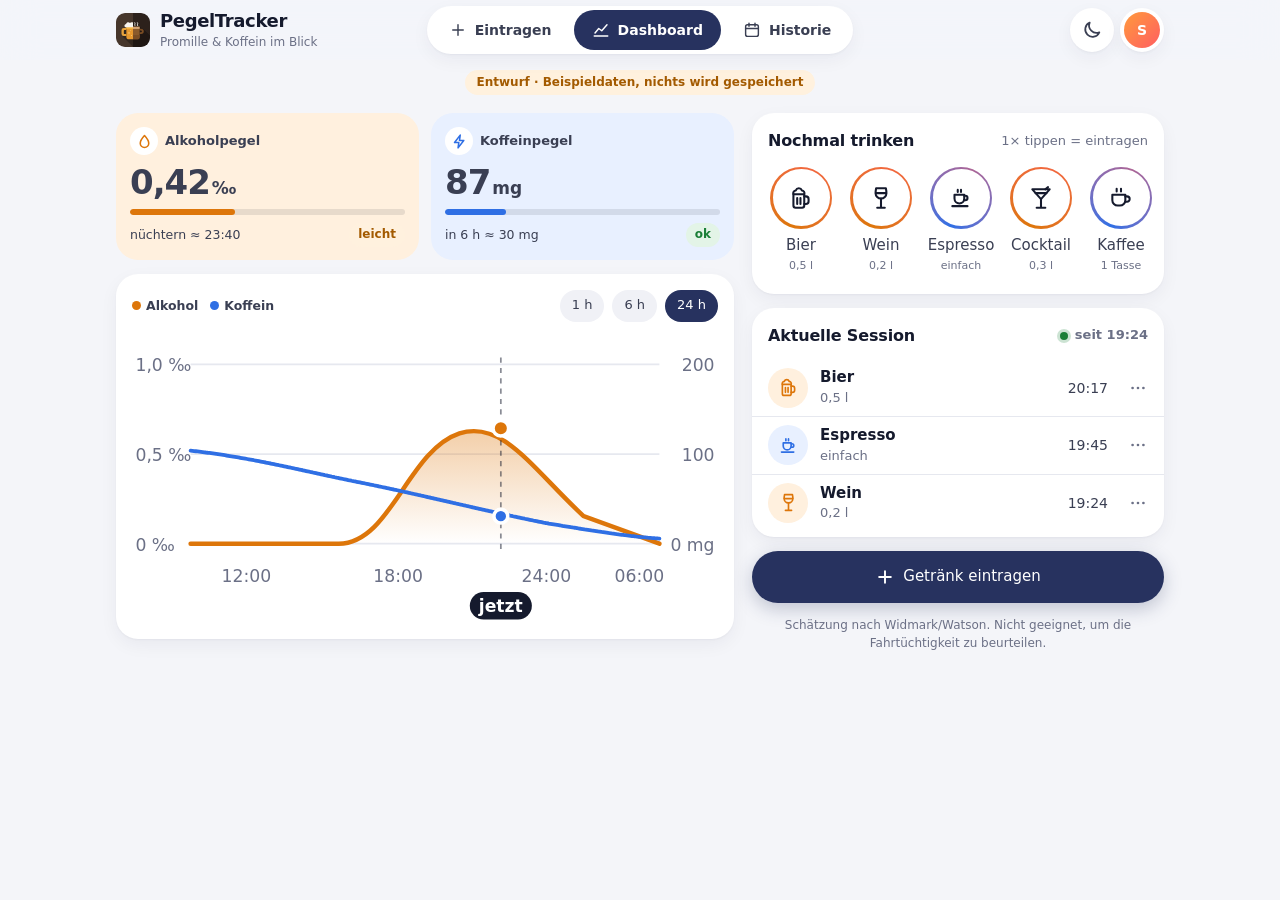
==== entwurf/index.html @ 63c41b60 "UI-Entwurf: Kartendesign mit Tab-Leiste nur am Handy, gemeinsames UI-Kit Neue Entwurfsseite entwurf/" ====
<!DOCTYPE html>
<html lang="de"><head>
    <meta charset="UTF-8">
    <meta name="viewport" content="width=device-width, initial-scale=1, viewport-fit=cover">
    <meta name="robots" content="noindex, nofollow">
    <meta name="theme-color" content="#f4f5f9">
    <script>(function(){try{if(localStorage.getItem('overall-theme')==='dark'){document.documentElement.classList.add('dark');}}catch(e){}})();</script>
    <title>PegelTracker · UI-Entwurf</title>
    <link rel="icon" href="../icon.svg" type="image/svg+xml">
    <link rel="stylesheet" href="../shared/ui-kit.css">
    <style>
        /* PegelTracker: nur App-Akzent + Seitenlayout. Alles andere kommt aus shared/ui-kit.css. */
        :root { --alc: #dd760a; --alc-soft: #fff0de; --caf: #2f6fe4; --caf-soft: #e8f0ff; --ds-accent: var(--alc); --ds-accent-soft: var(--alc-soft); }
        .dark { --alc: #ffa94d; --alc-soft: #2f2210; --caf: #6ea0ff; --caf-soft: #1a2640; }
        .caf-scope { --ds-accent: var(--caf); --ds-accent-soft: var(--caf-soft); }

        .draft-flag { margin: 10px auto 0; width: max-content; max-width: calc(100% - 32px); padding: 4px 12px; border-radius: 999px; background: var(--ds-warn-soft); color: var(--ds-warn); font-size: 12px; font-weight: 650; }

        /* Ansichten */
        #app > section, .hist-grid > section { display: none; }
        #app[data-view="dash"] [data-v="dash"], #app[data-view="add"] [data-v="add"], #app[data-view="profile"] [data-v="profile"] { display: block; }
        .hist-grid { display: none; }
        #app[data-view="hist"] .hist-grid, #app[data-view="bf"] .hist-grid { display: grid; grid-template-columns: minmax(0, 1fr); }
        #app[data-view="hist"] [data-v="hist"], #app[data-view="bf"] [data-v="bf"] { display: block; }
        @media (min-width: 768px) {
            /* Desktop wie gehabt: Nachtragen sitzt in der Historie, links neben der Liste */
            #app[data-view="hist"] [data-v="bf"], #app[data-view="bf"] [data-v="hist"] { display: block; }
            #app[data-view] .hist-grid { grid-template-columns: minmax(0, 400px) minmax(0, 1fr); gap: 22px; align-items: start; }
            .hist-grid [data-v="bf"] { position: sticky; top: 80px; }
            .hist-grid [data-v="bf"] .ds-sticky-cta { position: static; }
        }

        main { padding-top: 8px; }
        .narrow { max-width: 560px; margin: 0 auto; }
        .dash-grid { display: grid; grid-template-columns: minmax(0, 1fr); gap: 14px; }
        @media (min-width: 768px) {
            main { padding-top: 18px; }
            .dash-grid { grid-template-columns: minmax(0, 1.2fr) minmax(0, .8fr); gap: 18px; align-items: start; }
            .dash-grid .side { position: sticky; top: 80px; }
        }

        /* Pegel-Kachel: Farbe der Pille je nach Stufe */
        .tile-foot { display: flex; align-items: center; justify-content: space-between; gap: 6px; margin-top: 8px; }
        .ds-tile .hint { margin-top: 0; }

        /* Diagramm */
        .chart-wrap { position: relative; }
        .chart-wrap svg { display: block; width: 100%; height: auto; }
        .legend { display: flex; gap: 12px; font-size: 12.5px; font-weight: 600; color: var(--ds-text); }
        .legend i { display: inline-block; width: 9px; height: 9px; border-radius: 50%; margin-right: 5px; background: var(--alc); }
        .legend i.c { background: var(--caf); }
        .chart-top { display: flex; align-items: center; justify-content: space-between; gap: 10px; flex-wrap: wrap; margin-bottom: 8px; }

        .session-meta { display: inline-flex; align-items: center; gap: 7px; font-size: 13px; color: var(--ds-mute); font-weight: 600; }
        .row-amt { min-width: 52px; text-align: right; color: var(--ds-mute); font-size: 13.5px; }
        .more { width: 36px; height: 36px; margin-right: -8px; }
        .more .ds-ic { width: 20px; height: 20px; color: var(--ds-mute); }

        .stat3 { display: grid; grid-template-columns: repeat(3, 1fr); text-align: center; }
        .stat3 > div + div { border-left: 1px solid var(--ds-line); }
        .stat3 b { display: block; font-size: 20px; font-weight: 750; color: var(--ds-ink); font-variant-numeric: tabular-nums; }
        .stat3 small { font-size: 12px; color: var(--ds-mute); }

        .day-head { display: flex; justify-content: space-between; align-items: baseline; margin: 20px 4px 8px; }
        .day-head b { font-size: 15px; color: var(--ds-ink); }
        .day-head span { font-size: 12.5px; color: var(--ds-mute); }

        .group-lbl { margin: 18px 2px 10px; font-size: 15px; font-weight: 700; color: var(--ds-ink); display: flex; justify-content: space-between; align-items: center; }
        .group-lbl small { font-weight: 500; font-size: 13px; color: var(--ds-mute); }
        .add-head { margin: 4px 2px 0; }

        .profile-top { text-align: center; padding: 10px 0 6px; }
        .profile-top .ds-ava { margin: 0 auto 12px; }
        .profile-top b { display: block; font-size: 20px; color: var(--ds-ink); }
        .profile-top .ds-pill { margin-top: 6px; }

        .foot { margin: 16px 4px 0; font-size: 12px; color: var(--ds-mute); text-align: center; }
        .me { position: relative; }
        #mHead { display: contents; }
    </style>
</head>
<body class="ds has-tabbar">
<svg width="0" height="0" style="position:absolute" aria-hidden="true">
    <symbol id="i-beer" viewBox="0 0 24 24"><path d="M5 8.5h10V19a2 2 0 0 1-2 2H7a2 2 0 0 1-2-2z"/><path d="M15 10.5h1.5a2.5 2.5 0 0 1 2.5 2.5v2a2.5 2.5 0 0 1-2.5 2.5H15"/><path d="M5 8.5A2.5 2.5 0 0 1 7.2 5a3 3 0 0 1 5.6 0A2.5 2.5 0 0 1 15 8.5"/><path d="M8.5 12v5.5M11.5 12v5.5"/></symbol>
    <symbol id="i-wine" viewBox="0 0 24 24"><path d="M7.5 3h9s.5 2.6.5 4.5a5 5 0 0 1-10 0C7 5.6 7.5 3 7.5 3z"/><path d="M7.3 7.5h9.4M12 12.5V21M8.5 21h7"/></symbol>
    <symbol id="i-sparkling" viewBox="0 0 24 24"><path d="M9.5 3h5l.5 7a3 3 0 0 1-6 0z"/><path d="M12 13v8M9 21h6M11.5 6.5v.01M13 8.5v.01"/></symbol>
    <symbol id="i-cocktail" viewBox="0 0 24 24"><path d="M4 4h16l-8 9z"/><path d="M12 13v8M8 21h8M7 7.5h10M16 4l2.5-2"/></symbol>
    <symbol id="i-shot" viewBox="0 0 24 24"><path d="M6 5h12l-1.4 13.2A2 2 0 0 1 14.6 20H9.4a2 2 0 0 1-2-1.8z"/><path d="M6.8 11h10.4"/></symbol>
    <symbol id="i-coffee" viewBox="0 0 24 24"><path d="M4 9h12v5a5 5 0 0 1-5 5H9a5 5 0 0 1-5-5z"/><path d="M16 10.5h1.5a2.5 2.5 0 0 1 0 5H16M8 3.5v2.5M12 3.5v2.5"/></symbol>
    <symbol id="i-espresso" viewBox="0 0 24 24"><path d="M6 9h9v3.5a4.5 4.5 0 0 1-9 0z"/><path d="M15 10h1a2 2 0 0 1 0 4h-1.3M4 19.5h14M9 4.5v2M12 4.5v2"/></symbol>
    <symbol id="i-glass" viewBox="0 0 24 24"><path d="M6 7h12l-1.5 12.2A2 2 0 0 1 14.5 21h-5a2 2 0 0 1-2-1.8z"/><path d="M13 7l2-4h3M6.7 12.5h10.6"/></symbol>
    <symbol id="i-dots" viewBox="0 0 24 24"><path d="M5.5 12h.01M12 12h.01M18.5 12h.01" stroke-width="3.2"/></symbol>
    <symbol id="i-drop" viewBox="0 0 24 24"><path d="M12 3.5s-6 6.6-6 11a6 6 0 0 0 12 0c0-4.4-6-11-6-11z"/></symbol>
    <symbol id="i-bolt" viewBox="0 0 24 24"><path d="M13 3 5 13.5h6L10 21l8-10.5h-6z"/></symbol>
    <symbol id="i-plus" viewBox="0 0 24 24"><path d="M12 5v14M5 12h14"/></symbol>
    <symbol id="i-minus" viewBox="0 0 24 24"><path d="M5 12h14"/></symbol>
    <symbol id="i-food" viewBox="0 0 24 24"><path d="M7 3v8M4.5 3v5a2.5 2.5 0 0 0 5 0V3M7 11v10M17 21V3c-2 1.5-3 4-3 7v4h3"/></symbol>
    <symbol id="i-clock" viewBox="0 0 24 24"><circle cx="12" cy="12" r="8.5"/><path d="M12 7.5V12l3 2"/></symbol>
    <symbol id="i-rewind" viewBox="0 0 24 24"><path d="M3.5 12a8.5 8.5 0 1 0 2.6-6.1"/><path d="M3.5 4v4.5H8M12 7.5V12l3 2"/></symbol>
    <symbol id="i-cal" viewBox="0 0 24 24"><rect x="3.5" y="5" width="17" height="15.5" rx="2.5"/><path d="M3.5 10h17M8 3v4M16 3v4"/></symbol>
    <symbol id="i-chart" viewBox="0 0 24 24"><path d="M3 20h18"/><path d="M4 16l5-6 4 3 7-8"/></symbol>
    <symbol id="i-bars" viewBox="0 0 24 24"><path d="M4 20h16M7 16v-5M12 16V6M17 16v-8"/></symbol>
    <symbol id="i-home" viewBox="0 0 24 24"><path d="M3 10.5 12 3l9 7.5"/><path d="M5 9.5V20a1 1 0 0 0 1 1h4v-6h4v6h4a1 1 0 0 0 1-1V9.5"/></symbol>
    <symbol id="i-left" viewBox="0 0 24 24"><path d="M15 18l-6-6 6-6"/></symbol>
    <symbol id="i-right" viewBox="0 0 24 24"><path d="M9 6l6 6-6 6"/></symbol>
    <symbol id="i-check" viewBox="0 0 24 24"><path d="M5 12.5l4.5 4.5L19 7"/></symbol>
    <symbol id="i-info" viewBox="0 0 24 24"><circle cx="12" cy="12" r="8.5"/><path d="M12 11v5.5M12 7.8h.01"/></symbol>
    <symbol id="i-person" viewBox="0 0 24 24"><circle cx="12" cy="8.5" r="3.8"/><path d="M4.5 20a7.5 7.5 0 0 1 15 0"/></symbol>
    <symbol id="i-moon" viewBox="0 0 24 24"><path d="M20 14.5A8 8 0 0 1 9.5 4a8 8 0 1 0 10.5 10.5z"/></symbol>
    <symbol id="i-sun" viewBox="0 0 24 24"><circle cx="12" cy="12" r="4"/><path d="M12 2.5v2M12 19.5v2M4.6 4.6l1.4 1.4M18 18l1.4 1.4M2.5 12h2M19.5 12h2M4.6 19.4 6 18M18 6l1.4-1.4"/></symbol>
    <symbol id="i-gear" viewBox="0 0 24 24"><circle cx="12" cy="12" r="3"/><path d="M19.4 15a1.7 1.7 0 0 0 .3 1.8l.1.1a2 2 0 1 1-2.8 2.8l-.1-.1a1.7 1.7 0 0 0-1.8-.3 1.7 1.7 0 0 0-1 1.5V21a2 2 0 1 1-4 0v-.1a1.7 1.7 0 0 0-1.1-1.5 1.7 1.7 0 0 0-1.8.3l-.1.1a2 2 0 1 1-2.8-2.8l.1-.1a1.7 1.7 0 0 0 .3-1.8 1.7 1.7 0 0 0-1.5-1H3a2 2 0 1 1 0-4h.1a1.7 1.7 0 0 0 1.5-1.1 1.7 1.7 0 0 0-.3-1.8l-.1-.1a2 2 0 1 1 2.8-2.8l.1.1a1.7 1.7 0 0 0 1.8.3H9a1.7 1.7 0 0 0 1-1.5V3a2 2 0 1 1 4 0v.1a1.7 1.7 0 0 0 1 1.5 1.7 1.7 0 0 0 1.8-.3l.1-.1a2 2 0 1 1 2.8 2.8l-.1.1a1.7 1.7 0 0 0-.3 1.8V9a1.7 1.7 0 0 0 1.5 1H21a2 2 0 1 1 0 4h-.1a1.7 1.7 0 0 0-1.5 1z"/></symbol>
    <symbol id="i-shield" viewBox="0 0 24 24"><path d="M12 3 5 6v5c0 4.5 3 8.3 7 10 4-1.7 7-5.5 7-10V6z"/><path d="m9 12 2 2 4-4"/></symbol>
    <symbol id="i-logout" viewBox="0 0 24 24"><path d="M15 4h3a2 2 0 0 1 2 2v12a2 2 0 0 1-2 2h-3M10 17l5-5-5-5M15 12H4"/></symbol>
    <symbol id="i-download" viewBox="0 0 24 24"><path d="M12 4v11M7 10.5l5 5 5-5M4.5 19.5h15"/></symbol>
    <symbol id="i-help" viewBox="0 0 24 24"><circle cx="12" cy="12" r="8.5"/><path d="M9.6 9.5a2.5 2.5 0 0 1 4.8.8c0 1.7-2.4 2-2.4 3.7M12 17h.01"/></symbol>
    <symbol id="i-glasses" viewBox="0 0 24 24"><path d="M5 4h6l-.6 6.2A2.5 2.5 0 0 1 7.9 12.5h0a2.5 2.5 0 0 1-2.5-2.3zM13 4h6l-.6 6.2a2.5 2.5 0 0 1-2.5 2.3h0a2.5 2.5 0 0 1-2.5-2.3zM8 12.5V20M16 12.5V20M6 20h4M14 20h4"/></symbol>
    <symbol id="i-grid" viewBox="0 0 24 24"><rect x="4" y="4" width="6.5" height="6.5" rx="1.5"/><rect x="13.5" y="4" width="6.5" height="6.5" rx="1.5"/><rect x="4" y="13.5" width="6.5" height="6.5" rx="1.5"/><rect x="13.5" y="13.5" width="6.5" height="6.5" rx="1.5"/></symbol>
</svg>

<header class="ds-header">
    <div class="ds-wrap">
        <!-- Desktop: wie gehabt (Logo, Tabs, Theme, Konto) -->
        <div class="ds-brand ds-desktop-only"><img src="../icon.svg" alt=""><div><b>PegelTracker</b><small>Promille &amp; Koffein im Blick</small></div></div>
        <nav class="ds-topnav ds-desktop-only" aria-label="Bereiche">
            <button data-go="add"><svg class="ds-ic"><use href="#i-plus"/></svg>Eintragen</button>
            <button data-go="dash"><svg class="ds-ic"><use href="#i-chart"/></svg>Dashboard</button>
            <button data-go="hist"><svg class="ds-ic"><use href="#i-cal"/></svg>Historie</button>
        </nav>
        <div class="ds-actions ds-desktop-only" style="flex:1;justify-content:flex-end">
            <button class="ds-icon-btn filled" data-theme aria-label="Design wechseln"><svg class="ds-ic"><use href="#i-moon"/></svg></button>
            <div class="me">
                <button class="ds-icon-btn filled" id="meBtn" aria-label="Mein Konto" aria-expanded="false"><span class="ds-ava" style="width:36px;height:36px">S</span></button>
                <div class="ds-menu" id="meMenu" hidden>
                    <div class="ds-row" style="pointer-events:none"><span class="ds-ava">S</span><span class="main"><b>mvs2-bot</b><small>Admin</small></span></div>
                    <a class="ds-row" href="/"><svg class="ds-ic lead-ic"><use href="#i-grid"/></svg><span class="main"><b>Alle Apps</b></span></a>
                    <a class="ds-row" href="#"><svg class="ds-ic lead-ic"><use href="#i-gear"/></svg><span class="main"><b>Kontoeinstellungen</b></span></a>
                    <a class="ds-row" href="#"><svg class="ds-ic lead-ic"><use href="#i-shield"/></svg><span class="main"><b>Admin-Einstellungen</b></span></a>
                    <button class="ds-row danger"><svg class="ds-ic lead-ic"><use href="#i-logout"/></svg><span class="main"><b>Abmelden</b></span></button>
                </div>
            </div>
        </div>
        <!-- Handy: Titel je Ansicht -->
        <div id="mHead" class="ds-mobile-only"></div>
    </div>
</header>
<div class="draft-flag">Entwurf · Beispieldaten, nichts wird gespeichert</div>

<div class="ds-wrap">
<main id="app" data-view="dash">

    <!-- ───────── Start / Dashboard ───────── -->
    <section data-v="dash">
        <div class="dash-grid">
            <div class="ds-stack">
                <div class="ds-tiles">
                    <button class="ds-tile" data-go="dash" aria-label="Alkoholpegel">
                        <span class="lbl"><span class="dot"><svg class="ds-ic"><use href="#i-drop"/></svg></span>Alkoholpegel</span>
                        <div class="val">0,42<small>‰</small></div>
                        <div class="ds-meter"><i style="width:38%"></i></div>
                        <div class="tile-foot"><span class="hint">nüchtern ≈ 23:40</span><span class="ds-pill warn">leicht</span></div>
                    </button>
                    <button class="ds-tile caf-scope" data-go="dash" aria-label="Koffeinpegel">
                        <span class="lbl"><span class="dot"><svg class="ds-ic"><use href="#i-bolt"/></svg></span>Koffeinpegel</span>
                        <div class="val">87<small>mg</small></div>
                        <div class="ds-meter"><i style="width:22%"></i></div>
                        <div class="tile-foot"><span class="hint">in 6 h ≈ 30 mg</span><span class="ds-pill ok">ok</span></div>
                    </button>
                </div>

                <div class="ds-card">
                    <div class="chart-top">
                        <div class="legend"><span><i></i>Alkohol</span><span><i class="c"></i>Koffein</span></div>
                        <div class="ds-chips" role="tablist">
                            <button class="ds-chip sm" aria-selected="false">1 h</button>
                            <button class="ds-chip sm" aria-selected="false">6 h</button>
                            <button class="ds-chip sm" aria-selected="true">24 h</button>
                        </div>
                    </div>
                    <div class="chart-wrap">
                        <svg viewBox="0 0 340 170" role="img" aria-label="Verlauf der letzten 24 Stunden">
                            <defs><linearGradient id="ga" x1="0" y1="0" x2="0" y2="1"><stop offset="0" stop-color="var(--alc)" stop-opacity=".35"/><stop offset="1" stop-color="var(--alc)" stop-opacity="0"/></linearGradient></defs>
                            <g stroke="var(--ds-line)" stroke-width="1">
                                <line x1="34" y1="20" x2="306" y2="20"/><line x1="34" y1="72" x2="306" y2="72"/><line x1="34" y1="124" x2="306" y2="124"/>
                            </g>
                            <g fill="var(--ds-mute)" font-size="10" font-family="var(--ds-font)">
                                <text x="2" y="24">1,0 ‰</text><text x="2" y="76">0,5 ‰</text><text x="2" y="128">0 ‰</text>
                                <text x="338" y="24" text-anchor="end">200</text><text x="338" y="76" text-anchor="end">100</text><text x="338" y="128" text-anchor="end">0 mg</text>
                                <text x="52" y="146">12:00</text><text x="140" y="146">18:00</text><text x="226" y="146">24:00</text><text x="280" y="146">06:00</text>
                            </g>
                            <path d="M34 124 L120 124 C150 124 160 70 190 60 C215 52 232 80 262 108 L306 124 L306 124 L34 124Z" fill="url(#ga)"/>
                            <path d="M34 124 L120 124 C150 124 160 70 190 60 C215 52 232 80 262 108 L306 124" fill="none" stroke="var(--alc)" stroke-width="2.6" stroke-linecap="round"/>
                            <path d="M34 70 C70 74 100 82 130 88 C170 96 200 104 240 112 C270 117 290 120 306 121" fill="none" stroke="var(--caf)" stroke-width="2.2" stroke-dasharray="1 0" stroke-linecap="round"/>
                            <line x1="214" y1="16" x2="214" y2="128" stroke="var(--ds-ink)" stroke-width="1" stroke-dasharray="3 3" opacity=".5"/>
                            <circle cx="214" cy="57" r="4.5" fill="var(--alc)" stroke="var(--ds-card)" stroke-width="2"/>
                            <circle cx="214" cy="108" r="4" fill="var(--caf)" stroke="var(--ds-card)" stroke-width="2"/>
                            <rect x="196" y="152" width="36" height="16" rx="8" fill="var(--ds-ink)"/><text x="214" y="163.5" text-anchor="middle" fill="var(--ds-card)" font-size="10" font-weight="700" font-family="var(--ds-font)">jetzt</text>
                        </svg>
                    </div>
                </div>
            </div>

            <div class="ds-stack side">
                <div class="ds-card">
                    <div class="ds-card-head"><h3>Nochmal trinken</h3><span class="meta">1× tippen = eintragen</span></div>
                    <div class="ds-stories" id="stories"></div>
                </div>

                <div class="ds-card flush">
                    <div class="ds-card-head" style="padding:10px 16px 0"><h3>Aktuelle Session</h3><span class="session-meta"><span class="ds-live"></span>seit 19:24</span></div>
                    <ul class="ds-list" id="sessionList"></ul>
                </div>

                <button class="ds-btn primary block" data-go="add"><svg class="ds-ic"><use href="#i-plus"/></svg>Getränk eintragen</button>
                <p class="foot">Schätzung nach Widmark/Watson. Nicht geeignet, um die Fahrtüchtigkeit zu beurteilen.</p>
            </div>
        </div>
    </section>

    <!-- ───────── Eintragen ───────── -->
    <section data-v="add" class="narrow">
        <div class="group-lbl add-head">Getränk auswählen <small>zuletzt oben</small></div>
        <div class="ds-picks" id="picks"></div>

        <div class="group-lbl">Menge</div>
        <div class="ds-chips" id="amounts"></div>

        <div class="group-lbl">Zeitpunkt</div>
        <div class="ds-chips scroll" id="times">
            <button class="ds-chip" aria-pressed="true">Jetzt</button>
            <button class="ds-chip" aria-pressed="false">vor 15 min</button>
            <button class="ds-chip" aria-pressed="false">vor 30 min</button>
            <button class="ds-chip" aria-pressed="false">vor 1 h</button>
            <button class="ds-chip" aria-pressed="false"><svg class="ds-ic" style="width:18px;height:18px"><use href="#i-clock"/></svg>Andere</button>
        </div>

        <div class="ds-card flush" style="margin-top:16px">
            <label class="ds-row" style="cursor:pointer"><svg class="ds-ic lead-ic"><use href="#i-food"/></svg><span class="main"><b>Gute Essensgrundlage</b><small>Alkohol wird langsamer aufgenommen</small></span>
                <span class="ds-switch"><input type="checkbox"><span></span></span></label>
        </div>

        <div class="ds-note" style="margin-top:14px"><svg class="ds-ic"><use href="#i-info"/></svg><span>Vergessen? Du kannst Getränke auch später <button data-go="bf">nachtragen</button>.</span></div>

        <div class="ds-sticky-cta">
            <button class="ds-btn primary block" id="saveBtn" disabled style="flex-direction:column;gap:0">
                <span id="saveMain">Erst Getränk auswählen</span><span class="sub" id="saveSub" hidden></span>
            </button>
        </div>
    </section>

    <!-- ───────── Historie + Nachtragen ───────── -->
    <div class="hist-grid">
        <section data-v="bf">
            <div class="ds-card ds-hero">
                <span class="ds-thumb"><svg class="ds-ic"><use href="#i-rewind"/></svg></span>
                <h2>Vergangene Getränke nachtragen</h2>
                <p>Tag wählen, Getränke mit + zählen, fertig.</p>
            </div>
            <div class="ds-seg" style="margin-top:14px">
                <button class="ds-chip" aria-pressed="false">Heute</button>
                <button class="ds-chip" aria-pressed="true">Gestern</button>
                <button class="ds-chip" aria-pressed="false"><svg class="ds-ic" style="width:18px;height:18px"><use href="#i-cal"/></svg>Datum</button>
            </div>
            <div class="ds-card flush" style="margin-top:12px">
                <button class="ds-row"><svg class="ds-ic lead-ic"><use href="#i-cal"/></svg><span class="main"><b>Montag, 09.11.2026</b></span><svg class="ds-ic chev"><use href="#i-right"/></svg></button>
                <button class="ds-row" style="border-top:1px solid var(--ds-line)"><svg class="ds-ic lead-ic"><use href="#i-clock"/></svg><span class="main"><b>Erstes Getränk um 20:00</b><small>weitere je +30 min</small></span><svg class="ds-ic chev"><use href="#i-right"/></svg></button>
            </div>
            <div class="ds-card flush" style="margin-top:12px">
                <ul class="ds-list" id="bfList"></ul>
            </div>
            <div class="ds-sticky-cta">
                <button class="ds-btn primary block" id="bfSave" disabled>Erst Getränke zählen</button>
            </div>
        </section>

        <section data-v="hist">
            <div class="ds-card stat3">
                <div><b>9</b><small>Drinks diese Woche</small></div>
                <div><b>3</b><small>alkoholfreie Tage</small></div>
                <div><b>1,1 ‰</b><small>Höchstwert</small></div>
            </div>
            <div class="ds-chips scroll" style="margin-top:14px">
                <button class="ds-chip sm" aria-selected="true">1 W</button>
                <button class="ds-chip sm" aria-selected="false">1 M</button>
                <button class="ds-chip sm" aria-selected="false">3 M</button>
                <button class="ds-chip sm" aria-selected="false">1 J</button>
                <button class="ds-chip sm" aria-selected="false">Alle</button>
            </div>
            <div id="histList"></div>
        </section>
    </div>

    <!-- ───────── Profil (nur Handy; am Desktop = Kontomenü oben rechts) ───────── -->
    <section data-v="profile" class="narrow">
        <div class="profile-top">
            <span class="ds-ava xl">S</span>
            <b>mvs2-bot</b>
            <span class="ds-pill" style="background:var(--alc-soft);color:var(--alc)"><svg class="ds-ic" style="width:14px;height:14px"><use href="#i-shield"/></svg>Admin</span>
        </div>
        <div class="ds-card flush" style="margin-top:16px">
            <ul class="ds-list">
                <li><button class="ds-row"><svg class="ds-ic lead-ic"><use href="#i-bars"/></svg><span class="main"><b>Statistiken</b></span><svg class="ds-ic chev"><use href="#i-right"/></svg></button></li>
                <li><button class="ds-row"><svg class="ds-ic lead-ic"><use href="#i-glasses"/></svg><span class="main"><b>Getränke verwalten</b></span><svg class="ds-ic chev"><use href="#i-right"/></svg></button></li>
                <li><button class="ds-row"><svg class="ds-ic lead-ic"><use href="#i-download"/></svg><span class="main"><b>Daten exportieren</b></span><svg class="ds-ic chev"><use href="#i-right"/></svg></button></li>
                <li><label class="ds-row" style="cursor:pointer"><svg class="ds-ic lead-ic"><use href="#i-moon"/></svg><span class="main"><b>Dunkles Design</b></span><span class="ds-switch"><input type="checkbox" id="darkSw"><span></span></span></label></li>
            </ul>
        </div>
        <div class="ds-card flush" style="margin-top:14px">
            <ul class="ds-list">
                <li><a class="ds-row" href="/"><svg class="ds-ic lead-ic"><use href="#i-grid"/></svg><span class="main"><b>Alle Apps</b></span><svg class="ds-ic chev"><use href="#i-right"/></svg></a></li>
                <li><button class="ds-row"><svg class="ds-ic lead-ic"><use href="#i-gear"/></svg><span class="main"><b>Kontoeinstellungen</b></span><svg class="ds-ic chev"><use href="#i-right"/></svg></button></li>
                <li><button class="ds-row"><svg class="ds-ic lead-ic"><use href="#i-help"/></svg><span class="main"><b>Hilfe &amp; Berechnung</b></span><svg class="ds-ic chev"><use href="#i-right"/></svg></button></li>
            </ul>
        </div>
        <div class="ds-card flush" style="margin-top:14px">
            <button class="ds-row danger"><svg class="ds-ic lead-ic"><use href="#i-logout"/></svg><span class="main"><b>Abmelden</b></span></button>
        </div>
    </section>
</main>
</div>

<!-- Untere Tab-Leiste: nur Handy (per Media Query in ui-kit.css) -->
<nav class="ds-tabbar" aria-label="Navigation">
    <button data-go="dash"><svg class="ds-ic"><use href="#i-home"/></svg>Start</button>
    <button data-go="bf"><svg class="ds-ic"><use href="#i-rewind"/></svg>Nachtragen</button>
    <button data-go="add" class="ds-tab-new" aria-label="Getränk eintragen"><span class="fab"><svg class="ds-ic"><use href="#i-plus"/></svg></span></button>
    <button data-go="hist"><svg class="ds-ic"><use href="#i-cal"/></svg>Historie</button>
    <button data-go="profile"><span class="ds-ava">S</span>Profil</button>
</nav>

<div class="ds-toast" id="toast" role="status"><svg class="ds-ic"><use href="#i-check"/></svg><span id="toastText"></span><button id="toastUndo">Rückgängig</button></div>

<script>
const $ = s => document.querySelector(s);
const ic = (id, cls = '') => `<svg class="ds-ic ${cls}" aria-hidden="true"><use href="#i-${id}"/></svg>`;

/* Beispieldaten */
const DRINKS = [
    { id: 'beer', name: 'Bier', icon: 'beer', amounts: ['0,33 l', '0,5 l', '1 l'], def: 1, caf: false, delta: ['+0,14 ‰', '+0,21 ‰', '+0,42 ‰'] },
    { id: 'wine', name: 'Wein', icon: 'wine', amounts: ['0,1 l', '0,2 l', '0,25 l'], def: 1, caf: false, delta: ['+0,11 ‰', '+0,22 ‰', '+0,27 ‰'] },
    { id: 'cocktail', name: 'Cocktail', icon: 'cocktail', amounts: ['0,2 l', '0,3 l', '0,4 l'], def: 1, caf: false, delta: ['+0,15 ‰', '+0,23 ‰', '+0,30 ‰'] },
    { id: 'coffee', name: 'Kaffee', icon: 'coffee', amounts: ['1 Tasse', '1 Becher', '2 Tassen'], def: 0, caf: true, delta: ['+80 mg', '+120 mg', '+160 mg'] },
    { id: 'espresso', name: 'Espresso', icon: 'espresso', amounts: ['einfach', 'doppelt'], def: 0, caf: true, delta: ['+60 mg', '+120 mg'] },
    { id: 'sparkling', name: 'Sekt', icon: 'sparkling', amounts: ['0,1 l', '0,2 l'], def: 0, caf: false, delta: ['+0,10 ‰', '+0,20 ‰'] },
    { id: 'shot', name: 'Shot', icon: 'shot', amounts: ['2 cl', '4 cl'], def: 0, caf: false, delta: ['+0,08 ‰', '+0,16 ‰'] },
    { id: 'long', name: 'Longdrink', icon: 'glass', amounts: ['0,3 l', '0,4 l'], def: 0, caf: false, delta: ['+0,16 ‰', '+0,21 ‰'] },
    { id: 'other', name: 'Sonstiges', icon: 'dots', amounts: ['Manuell'], def: 0, caf: false, delta: [''] },
];
const D = Object.fromEntries(DRINKS.map(d => [d.id, d]));
const SESSION = [['beer', '0,5 l', '20:17'], ['espresso', 'einfach', '19:45'], ['wine', '0,2 l', '19:24']];
const STORIES = [['beer', '0,5 l'], ['wine', '0,2 l'], ['espresso', 'einfach'], ['cocktail', '0,3 l'], ['coffee', '1 Tasse']];
const HIST = [
    ['Samstag, 07.11.', '4 Drinks · max. 1,1 ‰', [['beer', '0,5 l', '22:17'], ['wine', '0,2 l', '21:45'], ['beer', '0,5 l', '20:30'], ['coffee', '1 Tasse', '17:30']]],
    ['Freitag, 06.11.', '3 Drinks · max. 0,6 ‰', [['espresso', 'einfach', '19:12'], ['beer', '0,5 l', '16:20'], ['wine', '0,1 l', '14:05']]],
    ['Donnerstag, 05.11.', '2 Drinks · nur Koffein', [['coffee', '1 Tasse', '20:12'], ['espresso', 'doppelt', '08:47']]],
];
const thumb = d => `<span class="ds-thumb ${D[d].caf ? 'caf-scope' : ''}">${ic(D[d].icon)}</span>`;
const row = ([d, amt, t], more = true) => `<li><div class="ds-row">${thumb(d)}<span class="main"><b>${D[d].name}</b><small>${amt}</small></span>
    <span class="end">${t}</span>${more ? `<button class="ds-icon-btn more" aria-label="Optionen">${ic('dots')}</button>` : ic('right', 'chev')}</div></li>`;

$('#sessionList').innerHTML = SESSION.map(r => row(r)).join('');
$('#stories').innerHTML = STORIES.map(([d, a]) => `<button class="ds-story ${D[d].caf ? 'caf-scope' : ''}" data-quick="${d}|${a}"><span class="ring"><span>${ic(D[d].icon)}</span></span>${D[d].name}<small>${a}</small></button>`).join('')
    + `<button class="ds-story add" data-go="add"><span class="ring"><span>${ic('plus')}</span></span>Andere</button>`;
$('#histList').innerHTML = HIST.map(([day, meta, rows]) => `<div class="day-head"><b>${day}</b><span>${meta}</span></div>
    <div class="ds-card flush"><ul class="ds-list">${rows.map(r => row(r, false)).join('')}</ul></div>`).join('');

/* Eintragen */
let sel = null, amt = 0;
$('#picks').innerHTML = DRINKS.map(d => `<button class="ds-pick ${d.caf ? 'caf-scope' : ''}" data-pick="${d.id}" aria-pressed="false">${thumb(d.id).replace('caf-scope', '')}${d.name}</button>`).join('');
function renderAdd() {
    document.querySelectorAll('[data-pick]').forEach(b => b.setAttribute('aria-pressed', b.dataset.pick === sel));
    const d = D[sel];
    $('#amounts').innerHTML = (d ? d.amounts : ['–']).map((a, i) => `<button class="ds-chip" data-amt="${i}" aria-pressed="${d && i === amt}" ${d ? '' : 'disabled'}>${a}</button>`).join('');
    const b = $('#saveBtn');
    b.disabled = !d;
    $('#saveMain').textContent = d ? `${d.name} speichern` : 'Erst Getränk auswählen';
    $('#saveSub').hidden = !d;
    if (d) $('#saveSub').textContent = `${d.amounts[amt]} · jetzt · ca. ${d.delta[amt]}`;
}
document.addEventListener('click', e => {
    const p = e.target.closest('[data-pick]'); if (p) { sel = p.dataset.pick; amt = D[sel].def; renderAdd(); }
    const a = e.target.closest('[data-amt]'); if (a) { amt = +a.dataset.amt; renderAdd(); }
    const t = e.target.closest('#times .ds-chip, .ds-seg .ds-chip, .chart-top .ds-chip, [data-v="hist"] .ds-chips .ds-chip');
    if (t) t.parentElement.querySelectorAll('.ds-chip').forEach(c => c.setAttribute(c.hasAttribute('aria-selected') ? 'aria-selected' : 'aria-pressed', c === t));
    const q = e.target.closest('[data-quick]'); if (q) { const [d, x] = q.dataset.quick.split('|'); toast(`${D[d].name} ${x} eingetragen`); }
    const g = e.target.closest('[data-go]'); if (g) { go(g.dataset.go); }
    const th = e.target.closest('[data-theme]'); if (th) setDark(!document.documentElement.classList.contains('dark'));
});
renderAdd();
$('#saveBtn').onclick = () => { const d = D[sel]; toast(`${d.name} ${d.amounts[amt]} eingetragen`); sel = null; renderAdd(); go('dash'); };

/* Nachtragen: Zähler pro Getränk */
const bf = { beer: 2, wine: 1, cocktail: 0, coffee: 0, sparkling: 0, shot: 0 };
const bfAmt = { beer: '0,5 l', wine: '0,2 l', cocktail: '0,3 l', coffee: '1 Tasse', sparkling: '0,1 l', shot: '2 cl' };
function renderBf() {
    $('#bfList').innerHTML = Object.keys(bf).map(d => `<li><div class="ds-row">${thumb(d)}<span class="main"><b>${D[d].name}</b><small>${bfAmt[d]}</small></span>
        <span class="ds-stepper"><button data-bf="${d}|-1" aria-label="${D[d].name} weniger" ${bf[d] ? '' : 'disabled'}>${ic('minus')}</button><output>${bf[d]}</output>
        <button class="plus" data-bf="${d}|1" aria-label="${D[d].name} mehr">${ic('plus')}</button></span></div></li>`).join('');
    const n = Object.values(bf).reduce((a, b) => a + b, 0);
    $('#bfSave').disabled = !n;
    $('#bfSave').textContent = n ? `${n} ${n === 1 ? 'Eintrag' : 'Einträge'} speichern` : 'Erst Getränke zählen';
}
document.addEventListener('click', e => { const b = e.target.closest('[data-bf]'); if (!b) return; const [d, s] = b.dataset.bf.split('|'); bf[d] = Math.max(0, bf[d] + +s); renderBf(); });
renderBf();
$('#bfSave').onclick = () => { toast(`${$('#bfSave').textContent.replace(' speichern', '')} nachgetragen`); Object.keys(bf).forEach(k => bf[k] = 0); renderBf(); };

/* Navigation: Handy = Tab-Leiste, Desktop = Tabs oben (wie bisher) */
const mobile = matchMedia('(max-width: 767.98px)');
const HEAD = {
    dash: () => `<img src="../icon.svg" alt="" style="width:30px;height:30px;border-radius:8px"><span class="ds-title">PegelTracker</span>
        <span class="ds-actions"><button class="ds-icon-btn" data-theme aria-label="Design wechseln">${ic(document.documentElement.classList.contains('dark') ? 'sun' : 'moon')}</button></span>`,
    add: () => `<button class="ds-icon-btn" data-go="dash" aria-label="Zurück">${ic('left')}</button><span class="ds-title center">Getränk eintragen</span><button class="ds-icon-btn" aria-label="Hilfe">${ic('info')}</button>`,
    hist: () => `<span class="ds-title">Historie</span><span class="ds-actions"><button class="ds-icon-btn" aria-label="Kalender">${ic('cal')}</button></span>`,
    bf: () => `<button class="ds-icon-btn" data-go="hist" aria-label="Zurück">${ic('left')}</button><span class="ds-title center">Nachtragen</span><span style="width:44px"></span>`,
    profile: () => `<span class="ds-title">Profil</span><span class="ds-actions"><button class="ds-icon-btn" aria-label="Einstellungen">${ic('gear')}</button></span>`,
};
let view = (location.hash.slice(1) in HEAD) ? location.hash.slice(1) : 'dash';
function go(v) {
    view = v;
    let shown = v;
    if (!mobile.matches && v === 'profile') shown = 'dash';
    $('#app').dataset.view = shown;
    const navKey = !mobile.matches && shown === 'bf' ? 'hist' : shown;
    document.querySelectorAll('.ds-topnav [data-go], .ds-tabbar [data-go]').forEach(b => {
        if (b.dataset.go === navKey) b.setAttribute('aria-current', 'page'); else b.removeAttribute('aria-current');
    });
    $('#mHead').innerHTML = HEAD[shown]();
    history.replaceState(null, '', '#' + v);
    window.scrollTo(0, 0);
}
mobile.addEventListener('change', () => go(view));
go(view);

/* Kontomenü (Desktop) */
$('#meBtn').onclick = e => { e.stopPropagation(); const m = $('#meMenu'); m.hidden = !m.hidden; $('#meBtn').setAttribute('aria-expanded', !m.hidden); };
document.addEventListener('click', e => { if (!e.target.closest('.me')) $('#meMenu').hidden = true; });

/* Dunkles Design (gleicher Schlüssel wie alle Apps) */
function setDark(on) {
    document.documentElement.classList.toggle('dark', on);
    try { localStorage.setItem('overall-theme', on ? 'dark' : 'light'); } catch (e) {}
    $('#darkSw').checked = on;
    document.querySelector('.ds-header [data-theme] use').setAttribute('href', on ? '#i-sun' : '#i-moon');
    $('#mHead').innerHTML = HEAD[$('#app').dataset.view]();
}
$('#darkSw').checked = document.documentElement.classList.contains('dark');
$('#darkSw').onchange = e => setDark(e.target.checked);

/* Snackbar mit Rückgängig */
let tt;
function toast(msg) { $('#toastText').textContent = msg; $('#toast').classList.add('show'); clearTimeout(tt); tt = setTimeout(() => $('#toast').classList.remove('show'), 4000); }
$('#toastUndo').onclick = () => { $('#toast').classList.remove('show'); };
</script>
</body>
</html>
---- shared/ui-kit.css ----
/* ─────────────────────────────────────────────────────────────────────────────
   mvs2 UI-Kit · gemeinsames Design-System für alle Webseiten
   Entwurf v1 (PegelTracker). Vorlage: DrinkLog-Mockup, Muster aus Instagram/Facebook.

   Einbinden:   <link rel="stylesheet" href="shared/ui-kit.css">
   Pro App nur die Akzent-Tokens in :root überschreiben (siehe „App-Akzent“ unten).
   Dunkles Design: Klasse .dark an <html> (wie bisher, localStorage 'overall-theme').

   Grundregeln
   - Karten (.ds-card) auf ruhigem Hintergrund, große Zahlen in Kacheln (.ds-tile)
   - Genau EIN Haupt-Button pro Ansicht (.ds-btn.primary), gefüllt und mind. 48 px hoch
   - Touch-Ziele mind. 44 × 44 px
   - Untere Tab-Leiste (.ds-tabbar) NUR auf dem Handy (< 768 px), am Desktop die obere Navigation (.ds-topnav)
   - Linien-Symbole aus einem SVG-Sprite (.ds-ic), keine Emojis
   ───────────────────────────────────────────────────────────────────────────── */

:root {
    /* Flächen und Schrift */
    --ds-bg: #f4f5f9; --ds-card: #fff; --ds-well: #f0f1f6; --ds-hover: #e9ebf2; --ds-line: #e6e8ef;
    --ds-ink: #151a2d; --ds-text: #3a3f53; --ds-mute: #6b7086;
    /* Haupt-Button (dunkles Marineblau wie in der Vorlage) */
    --ds-primary: #27325f; --ds-primary-hover: #1e2750; --ds-on-primary: #fff; --ds-primary-soft: #e7eaf6;
    /* App-Akzent (pro Seite überschreiben) */
    --ds-accent: #2f6fe4; --ds-accent-soft: #e8f0ff; --ds-on-accent: #fff;
    /* Status */
    --ds-ok: #1a7f37; --ds-ok-soft: #e3f4e7; --ds-warn: #a35a00; --ds-warn-soft: #fff1de;
    --ds-danger: #d92d20; --ds-danger-soft: #fdeceb; --ds-info: #3557c8; --ds-info-soft: #eaeefc;
    /* Form */
    --ds-r-xl: 22px; --ds-r: 16px; --ds-r-s: 12px; --ds-r-pill: 999px;
    --ds-shadow: 0 1px 2px rgba(20, 26, 50, .04), 0 6px 18px rgba(20, 26, 50, .05);
    --ds-pop: 0 14px 40px rgba(20, 26, 50, .18), 0 0 0 .5px rgba(20, 26, 50, .06);
    --ds-font: -apple-system, BlinkMacSystemFont, "SF Pro Text", system-ui, "Segoe UI", Roboto, "Helvetica Neue", sans-serif;
    --ds-tabbar-h: 64px;
    color-scheme: light;
}
.dark {
    color-scheme: dark;
    --ds-bg: #0b0c10; --ds-card: #17181e; --ds-well: #22242c; --ds-hover: #2a2c35; --ds-line: #2c2e37;
    --ds-ink: #f4f5f8; --ds-text: #d0d2da; --ds-mute: #9a9dab;
    --ds-primary: #dfe4ff; --ds-primary-hover: #fff; --ds-on-primary: #151a2d; --ds-primary-soft: #262b45;
    --ds-accent: #6ea0ff; --ds-accent-soft: #1a2640; --ds-on-accent: #0b0c10;
    --ds-ok: #3ccf6a; --ds-ok-soft: #10281a; --ds-warn: #ffb54a; --ds-warn-soft: #33250c;
    --ds-danger: #ff6b61; --ds-danger-soft: #3a1513; --ds-info: #8ea6ff; --ds-info-soft: #1d2440;
    --ds-shadow: none; --ds-pop: 0 18px 48px rgba(0, 0, 0, .6), 0 0 0 .5px rgba(255, 255, 255, .08);
}

/* ── Basis ── */
[hidden] { display: none !important; }
*, *::before, *::after { box-sizing: border-box; }
html { background: var(--ds-bg); -webkit-text-size-adjust: 100%; }
body.ds { margin: 0; min-height: 100vh; font: 15px/1.45 var(--ds-font); color: var(--ds-text); background: var(--ds-bg);
    -webkit-font-smoothing: antialiased; -webkit-tap-highlight-color: transparent; }
.ds h1, .ds h2, .ds h3, .ds p, .ds ul { margin: 0; padding: 0; }
.ds ul { list-style: none; }
.ds button, .ds input, .ds select { font: inherit; color: inherit; }
.ds button { cursor: pointer; }
.ds :focus-visible { outline: 2px solid var(--ds-accent); outline-offset: 2px; }
.ds-ic { width: 22px; height: 22px; flex: none; fill: none; stroke: currentColor; stroke-width: 1.9; stroke-linecap: round; stroke-linejoin: round; }
.ds-num { font-variant-numeric: tabular-nums; }
.ds-wrap { max-width: 1080px; margin: 0 auto; padding: 0 max(16px, env(safe-area-inset-left)) 40px; }

/* Sichtbarkeit nach Gerät */
@media (max-width: 767.98px) { .ds-desktop-only { display: none !important; } }
@media (min-width: 768px) { .ds-mobile-only { display: none !important; } }

/* ── Kopf ── */
/* Desktop: Logo + Titel links, Navigation Mitte, Aktionen rechts. Handy: großer Seitentitel links, max. 2 Symbole rechts */
.ds-header { position: sticky; top: 0; z-index: 40; padding-top: env(safe-area-inset-top);
    background: color-mix(in srgb, var(--ds-bg) 84%, transparent); -webkit-backdrop-filter: saturate(1.8) blur(18px); backdrop-filter: saturate(1.8) blur(18px); }
.ds-header .ds-wrap { display: flex; align-items: center; gap: 12px; min-height: 60px; padding-bottom: 0; }
.ds-brand { display: flex; align-items: center; gap: 10px; min-width: 0; flex: 1; }
.ds-brand img { width: 34px; height: 34px; border-radius: 9px; flex: none; }
.ds-brand b { font-size: 18px; font-weight: 700; letter-spacing: -.02em; color: var(--ds-ink); }
.ds-brand small { display: block; font-size: 12px; color: var(--ds-mute); }
.ds-title { font-size: 24px; font-weight: 750; letter-spacing: -.025em; color: var(--ds-ink); flex: 1; min-width: 0; }
.ds-title.center { text-align: center; font-size: 17px; font-weight: 650; }
.ds-actions { display: flex; gap: 6px; align-items: center; flex: none; }

/* Obere Navigation (nur Desktop sinnvoll) */
.ds-topnav { display: flex; gap: 4px; padding: 4px; border-radius: var(--ds-r-pill); background: var(--ds-card); box-shadow: var(--ds-shadow); }
.ds-topnav button { display: inline-flex; align-items: center; gap: 8px; min-height: 40px; padding: 0 18px; border: 0; border-radius: var(--ds-r-pill);
    background: none; font-size: 14px; font-weight: 600; color: var(--ds-text); transition: background .15s, color .15s; }
.ds-topnav button:hover { background: var(--ds-hover); }
.ds-topnav button[aria-current="page"] { background: var(--ds-primary); color: var(--ds-on-primary); }
.ds-topnav .ds-ic { width: 18px; height: 18px; }

/* ── Untere Tab-Leiste (nur Handy) ── */
/* Wie Instagram: 5 Ziele, Mitte = „Neu“. Zusätzlich kleine Beschriftung, damit jedes Symbol eindeutig ist. */
.ds-tabbar { display: none; }
@media (max-width: 767.98px) {
    .ds-tabbar { position: fixed; z-index: 50; left: 0; right: 0; bottom: 0; display: grid; grid-template-columns: repeat(5, 1fr);
        height: calc(var(--ds-tabbar-h) + env(safe-area-inset-bottom)); padding: 6px 6px env(safe-area-inset-bottom);
        background: color-mix(in srgb, var(--ds-card) 90%, transparent); -webkit-backdrop-filter: saturate(1.8) blur(18px); backdrop-filter: saturate(1.8) blur(18px);
        border-top: 1px solid var(--ds-line); }
    .ds-tabbar button { position: relative; display: flex; flex-direction: column; align-items: center; justify-content: center; gap: 3px; border: 0; background: none;
        font-size: 10.5px; font-weight: 600; color: var(--ds-mute); padding: 0; }
    .ds-tabbar button .ds-ic { width: 25px; height: 25px; }
    .ds-tabbar button[aria-current="page"] { color: var(--ds-ink); }
    .ds-tabbar button[aria-current="page"] .ds-ic { stroke-width: 2.4; }
    .ds-tabbar button[aria-current="page"]::before { content: ""; position: absolute; top: -6px; width: 22px; height: 3px; border-radius: 0 0 3px 3px; background: var(--ds-accent); }
    /* Mitte: großer runder Plus-Button */
    .ds-tabbar .ds-tab-new { gap: 0; }
    .ds-tabbar .ds-tab-new span.fab { display: grid; place-items: center; width: 48px; height: 48px; border-radius: 50%; background: var(--ds-primary); color: var(--ds-on-primary);
        box-shadow: 0 6px 16px color-mix(in srgb, var(--ds-primary) 35%, transparent); transform: translateY(-8px); transition: transform .12s; }
    .ds-tabbar .ds-tab-new span.fab .ds-ic { width: 24px; height: 24px; stroke-width: 2.4; }
    .ds-tabbar .ds-tab-new:active span.fab { transform: translateY(-8px) scale(.92); }
    .ds-tabbar .ds-tab-new[aria-current="page"]::before { display: none; }
    .ds-tabbar .ds-ava { width: 27px; height: 27px; font-size: 11px; }
    .ds-tabbar button[aria-current="page"] .ds-ava { box-shadow: 0 0 0 2px var(--ds-bg), 0 0 0 4px var(--ds-ink); }
    body.ds.has-tabbar { padding-bottom: calc(var(--ds-tabbar-h) + env(safe-area-inset-bottom)); }
}

/* ── Karten ── */
.ds-card { background: var(--ds-card); border-radius: var(--ds-r-xl); box-shadow: var(--ds-shadow); padding: 16px; }
.ds-card.flush { padding: 6px 0; }
.ds-card-head { display: flex; align-items: center; gap: 10px; margin-bottom: 12px; }
.ds-card-head h3 { flex: 1; font-size: 16px; font-weight: 700; color: var(--ds-ink); letter-spacing: -.01em; }
.ds-card-head .meta { font-size: 13px; color: var(--ds-mute); display: inline-flex; align-items: center; gap: 6px; }
.ds-section { margin: 22px 4px 10px; display: flex; align-items: baseline; justify-content: space-between; gap: 10px; }
.ds-section h2 { font-size: 16px; font-weight: 700; color: var(--ds-ink); }
.ds-section .meta { font-size: 13px; color: var(--ds-mute); }
.ds-stack { display: grid; grid-template-columns: minmax(0, 1fr); gap: 14px; }

/* Kennzahl-Kachel (große Zahl, farbige Fläche) */
.ds-tiles { display: grid; grid-template-columns: repeat(2, minmax(0, 1fr)); gap: 12px; }
.ds-tile { position: relative; border-radius: var(--ds-r-xl); padding: 14px 14px 13px; background: var(--ds-accent-soft); color: var(--ds-ink); border: 0; text-align: left; }
.ds-tile .lbl { display: flex; align-items: center; gap: 7px; font-size: 13px; font-weight: 600; }
.ds-tile .lbl .dot { display: grid; place-items: center; width: 28px; height: 28px; border-radius: 50%; background: var(--ds-card); color: var(--ds-accent); }
.ds-tile .lbl .dot .ds-ic { width: 17px; height: 17px; stroke-width: 2.2; }
.ds-tile .val { margin-top: 10px; font-size: 34px; font-weight: 750; letter-spacing: -.03em; line-height: 1; font-variant-numeric: tabular-nums; }
.ds-tile .val small { font-size: 17px; font-weight: 650; margin-left: 2px; letter-spacing: 0; }
.ds-tile .hint { margin-top: 8px; font-size: 12.5px; color: var(--ds-text); }

/* Fortschritts-Balken */
.ds-meter { height: 6px; border-radius: 6px; background: color-mix(in srgb, var(--ds-ink) 10%, transparent); overflow: hidden; margin-top: 10px; }
.ds-meter i { display: block; height: 100%; border-radius: inherit; background: var(--ds-accent); }

/* ── Buttons ── */
.ds-btn { display: inline-flex; align-items: center; justify-content: center; gap: 8px; min-height: 44px; padding: 0 18px; border: 0; border-radius: var(--ds-r-pill);
    font-size: 15px; font-weight: 650; text-decoration: none; transition: background .15s, transform .1s, box-shadow .15s; }
.ds-btn .ds-ic { width: 20px; height: 20px; stroke-width: 2.3; }
.ds-btn:active { transform: scale(.98); }
.ds-btn.primary { min-height: 52px; background: var(--ds-primary); color: var(--ds-on-primary); box-shadow: 0 6px 18px color-mix(in srgb, var(--ds-primary) 25%, transparent); }
.ds-btn.primary:hover { background: var(--ds-primary-hover); }
.ds-btn.secondary { background: var(--ds-primary-soft); color: var(--ds-primary); }
.dark .ds-btn.secondary { color: var(--ds-ink); }
.ds-btn.ghost { background: transparent; color: var(--ds-ink); box-shadow: inset 0 0 0 1.5px var(--ds-line); }
.ds-btn.danger { background: var(--ds-danger-soft); color: var(--ds-danger); }
.ds-btn.block { display: flex; width: 100%; }
.ds-btn:disabled { background: var(--ds-well); color: var(--ds-mute); box-shadow: none; transform: none; cursor: default; }
.ds-btn .sub { font-size: 12.5px; font-weight: 500; opacity: .8; }

/* Runder Symbol-Button */
.ds-icon-btn { position: relative; display: inline-grid; place-items: center; width: 44px; height: 44px; padding: 0; border: 0; border-radius: 50%; background: transparent; color: var(--ds-ink); }
.ds-icon-btn:hover { background: var(--ds-hover); }
.ds-icon-btn.filled { background: var(--ds-card); box-shadow: var(--ds-shadow); }
.ds-icon-btn .badge { position: absolute; top: 8px; right: 8px; width: 9px; height: 9px; border-radius: 50%; background: var(--ds-danger); box-shadow: 0 0 0 2px var(--ds-bg); }

/* Sticky Aktionsleiste: Haupt-Button bleibt über der Tab-Leiste im Daumenbereich */
.ds-sticky-cta { position: sticky; bottom: 0; z-index: 20; margin: 16px -16px 0; padding: 14px 16px 12px;
    background: linear-gradient(to bottom, transparent, var(--ds-bg) 35%); }
@media (max-width: 767.98px) { .ds-sticky-cta { bottom: calc(var(--ds-tabbar-h) + env(safe-area-inset-bottom)); } }

/* ── Chips und Segmente ── */
.ds-chips { display: flex; gap: 8px; flex-wrap: wrap; }
.ds-chips.scroll { flex-wrap: nowrap; overflow-x: auto; scrollbar-width: none; margin-inline: -16px; padding-inline: 16px; }
.ds-chips.scroll::-webkit-scrollbar { display: none; }
.ds-chip { display: inline-flex; align-items: center; justify-content: center; gap: 6px; min-height: 40px; min-width: 52px; padding: 0 16px; border: 0; border-radius: var(--ds-r-pill);
    background: var(--ds-well); color: var(--ds-ink); font-size: 14px; font-weight: 600; white-space: nowrap; flex: none; transition: background .15s, color .15s; }
.ds-chip:hover { background: var(--ds-hover); }
.ds-chip[aria-pressed="true"], .ds-chip[aria-selected="true"] { background: var(--ds-primary); color: var(--ds-on-primary); }
.ds-chip.sm { min-height: 32px; min-width: 0; padding: 0 12px; font-size: 13px; }
.ds-seg { display: grid; grid-auto-flow: column; grid-auto-columns: 1fr; gap: 6px; }
.ds-seg .ds-chip { width: 100%; }

/* Status-Pille */
.ds-pill { display: inline-flex; align-items: center; gap: 5px; padding: 3px 9px; border-radius: var(--ds-r-pill); font-size: 12px; font-weight: 650; background: var(--ds-well); color: var(--ds-text); }
.ds-pill.ok { background: var(--ds-ok-soft); color: var(--ds-ok); }
.ds-pill.warn { background: var(--ds-warn-soft); color: var(--ds-warn); }
.ds-pill.danger { background: var(--ds-danger-soft); color: var(--ds-danger); }
.ds-live { width: 8px; height: 8px; border-radius: 50%; background: var(--ds-ok); box-shadow: 0 0 0 3px color-mix(in srgb, var(--ds-ok) 22%, transparent); flex: none; }

/* ── Listen (wie iOS/Facebook-Einstellungen) ── */
.ds-list > li + li { border-top: 1px solid var(--ds-line); }
.ds-row { display: flex; align-items: center; gap: 12px; width: 100%; min-height: 56px; padding: 8px 16px; border: 0; background: none; text-align: left; color: var(--ds-ink); text-decoration: none; }
button.ds-row:hover, a.ds-row:hover { background: var(--ds-hover); }
.ds-row .main { flex: 1; min-width: 0; }
.ds-row .main b { display: block; font-size: 15px; font-weight: 600; white-space: nowrap; overflow: hidden; text-overflow: ellipsis; }
.ds-row .main small { display: block; font-size: 13px; color: var(--ds-mute); }
.ds-row .end { font-size: 14px; color: var(--ds-text); font-variant-numeric: tabular-nums; white-space: nowrap; }
.ds-row .chev { width: 18px; height: 18px; color: var(--ds-mute); }
.ds-row.danger, .ds-row.danger .lead-ic { color: var(--ds-danger); }
.ds-row .lead-ic { width: 22px; height: 22px; color: var(--ds-ink); }
.ds-list.compact .ds-row { min-height: 46px; }

/* Rundes Symbol mit Fläche (Getränk, Kategorie …) */
.ds-thumb { display: grid; place-items: center; width: 40px; height: 40px; border-radius: 50%; background: var(--ds-accent-soft); color: var(--ds-accent); flex: none; }
.ds-thumb .ds-ic { width: 21px; height: 21px; }

/* Avatar */
.ds-ava { display: grid; place-items: center; width: 36px; height: 36px; border-radius: 50%; overflow: hidden; flex: none;
    background: linear-gradient(135deg, #ff9a3c, #ff5e62); color: #fff; font-size: 14px; font-weight: 700; }
.ds-ava.xl { width: 92px; height: 92px; font-size: 34px; }
.ds-ava img { width: 100%; height: 100%; object-fit: cover; }

/* ── Stories-Leiste (Instagram): zuletzt getrunken → 1 Tipp = nochmal eintragen ── */
.ds-stories { display: flex; gap: 14px; overflow-x: auto; scrollbar-width: none; margin-inline: -16px; padding: 2px 16px 4px; }
.ds-stories::-webkit-scrollbar { display: none; }
.ds-story { display: flex; flex-direction: column; align-items: center; gap: 6px; width: 66px; flex: none; border: 0; background: none; padding: 0; font-size: 12px; font-weight: 600; color: var(--ds-ink); }
.ds-story .ring { display: grid; place-items: center; width: 62px; height: 62px; border-radius: 50%; padding: 2.5px;
    background: conic-gradient(from 200deg, var(--ds-accent), color-mix(in srgb, var(--ds-accent) 40%, #ff5e62), var(--ds-accent)); }
.ds-story .ring > span { display: grid; place-items: center; width: 100%; height: 100%; border-radius: 50%; background: var(--ds-card); border: 2.5px solid var(--ds-card); color: var(--ds-ink); }
.ds-story .ring .ds-ic { width: 26px; height: 26px; }
.ds-story.add .ring { background: var(--ds-line); }
.ds-story small { display: block; margin-top: -4px; font-size: 11px; font-weight: 500; color: var(--ds-mute); }

/* ── Auswahl-Kacheln (Raster mit Häkchen) ── */
.ds-picks { display: grid; grid-template-columns: repeat(3, minmax(0, 1fr)); gap: 10px; }
.ds-pick { position: relative; display: flex; flex-direction: column; align-items: center; justify-content: center; gap: 8px; min-height: 96px; padding: 12px 6px;
    border: 0; border-radius: var(--ds-r); background: var(--ds-well); color: var(--ds-ink); font-size: 13.5px; font-weight: 600; transition: background .15s, box-shadow .15s, transform .1s; }
.ds-pick:hover { background: var(--ds-hover); }
.ds-pick:active { transform: scale(.97); }
.ds-pick .ds-thumb { width: 46px; height: 46px; background: var(--ds-card); }
.ds-pick .ds-thumb .ds-ic { width: 25px; height: 25px; }
.ds-pick[aria-pressed="true"] { background: var(--ds-accent-soft); box-shadow: inset 0 0 0 2px var(--ds-accent); }
.ds-pick[aria-pressed="true"]::after { content: ""; position: absolute; top: 7px; right: 7px; width: 20px; height: 20px; border-radius: 50%;
    background: var(--ds-accent) url("data:image/svg+xml,%3Csvg xmlns='http://www.w3.org/2000/svg' viewBox='0 0 24 24' fill='none' stroke='white' stroke-width='3.2' stroke-linecap='round' stroke-linejoin='round'%3E%3Cpath d='M5 12.5l4.5 4.5L19 7'/%3E%3C/svg%3E") center/12px no-repeat; }
.ds-pick small { font-size: 11.5px; font-weight: 500; color: var(--ds-mute); margin-top: -6px; }

/* ── Plus/Minus-Stepper ── */
.ds-stepper { display: inline-flex; align-items: center; gap: 4px; }
.ds-stepper button { display: grid; place-items: center; width: 36px; height: 36px; border-radius: 50%; border: 1.5px solid var(--ds-line); background: var(--ds-card); color: var(--ds-ink); padding: 0; }
.ds-stepper button.plus { background: var(--ds-primary); border-color: var(--ds-primary); color: var(--ds-on-primary); }
.ds-stepper button:disabled { opacity: .35; cursor: default; }
.ds-stepper button .ds-ic { width: 18px; height: 18px; stroke-width: 2.4; }
.ds-stepper output { min-width: 22px; text-align: center; font-weight: 700; color: var(--ds-ink); font-variant-numeric: tabular-nums; }

/* ── Schalter ── */
.ds-switch { position: relative; width: 51px; height: 31px; flex: none; }
.ds-switch input { position: absolute; inset: 0; opacity: 0; margin: 0; cursor: pointer; z-index: 1; }
.ds-switch span { position: absolute; inset: 0; border-radius: 99px; background: color-mix(in srgb, var(--ds-mute) 35%, transparent); transition: background .2s; }
.ds-switch span::after { content: ""; position: absolute; top: 2px; left: 2px; width: 27px; height: 27px; border-radius: 50%; background: #fff; box-shadow: 0 2px 4px rgba(0, 0, 0, .2); transition: transform .2s; }
.ds-switch input:checked + span { background: var(--ds-ok); }
.ds-switch input:checked + span::after { transform: translateX(20px); }

/* ── Hinweis-Box ── */
.ds-note { display: flex; gap: 12px; align-items: flex-start; padding: 12px 14px; border-radius: var(--ds-r); background: var(--ds-info-soft); color: var(--ds-ink); font-size: 13.5px; }
.ds-note .ds-ic { color: var(--ds-info); width: 20px; height: 20px; margin-top: 1px; }
.ds-note button { border: 0; background: none; padding: 0; color: var(--ds-info); font-weight: 650; text-decoration: underline; text-underline-offset: 2px; }

/* Leerer Zustand / Hero-Karte */
.ds-hero { text-align: center; padding: 22px 18px; }
.ds-hero .ds-thumb { width: 56px; height: 56px; margin: 0 auto 12px; background: var(--ds-accent-soft); }
.ds-hero .ds-thumb .ds-ic { width: 28px; height: 28px; }
.ds-hero h2 { font-size: 19px; font-weight: 750; color: var(--ds-ink); letter-spacing: -.02em; }
.ds-hero p { margin-top: 6px; font-size: 14px; color: var(--ds-mute); }

/* ── Snackbar mit „Rückgängig“ ── */
.ds-toast { position: fixed; z-index: 60; left: 50%; bottom: 24px; transform: translate(-50%, 20px); opacity: 0; pointer-events: none;
    display: flex; align-items: center; gap: 14px; max-width: calc(100vw - 32px); padding: 10px 10px 10px 16px; border-radius: 14px;
    background: #1d2033; color: #fff; font-size: 14px; font-weight: 500; box-shadow: var(--ds-pop); transition: opacity .2s, transform .2s; }
.dark .ds-toast { background: #f4f5f8; color: #151a2d; }
.ds-toast.show { opacity: 1; transform: translate(-50%, 0); pointer-events: auto; }
.ds-toast .ds-ic { width: 20px; height: 20px; color: #3ccf6a; }
.ds-toast button { border: 0; border-radius: 10px; padding: 8px 12px; background: rgba(255, 255, 255, .14); color: inherit; font-weight: 700; }
.dark .ds-toast button { background: rgba(0, 0, 0, .08); }
@media (max-width: 767.98px) { .ds-toast { bottom: calc(var(--ds-tabbar-h) + env(safe-area-inset-bottom) + 12px); } }

/* ── Popover-Menü (Konto am Desktop) ── */
.ds-menu { position: absolute; right: 0; top: calc(100% + 8px); z-index: 45; width: 280px; padding: 6px; border-radius: 16px; background: var(--ds-card); box-shadow: var(--ds-pop); }
.ds-menu .ds-row { min-height: 44px; border-radius: 10px; padding: 8px 10px; font-size: 14px; }

/* Bewegung reduzieren */
@media (prefers-reduced-motion: reduce) { .ds *, .ds *::before, .ds *::after { transition: none !important; animation: none !important; } }
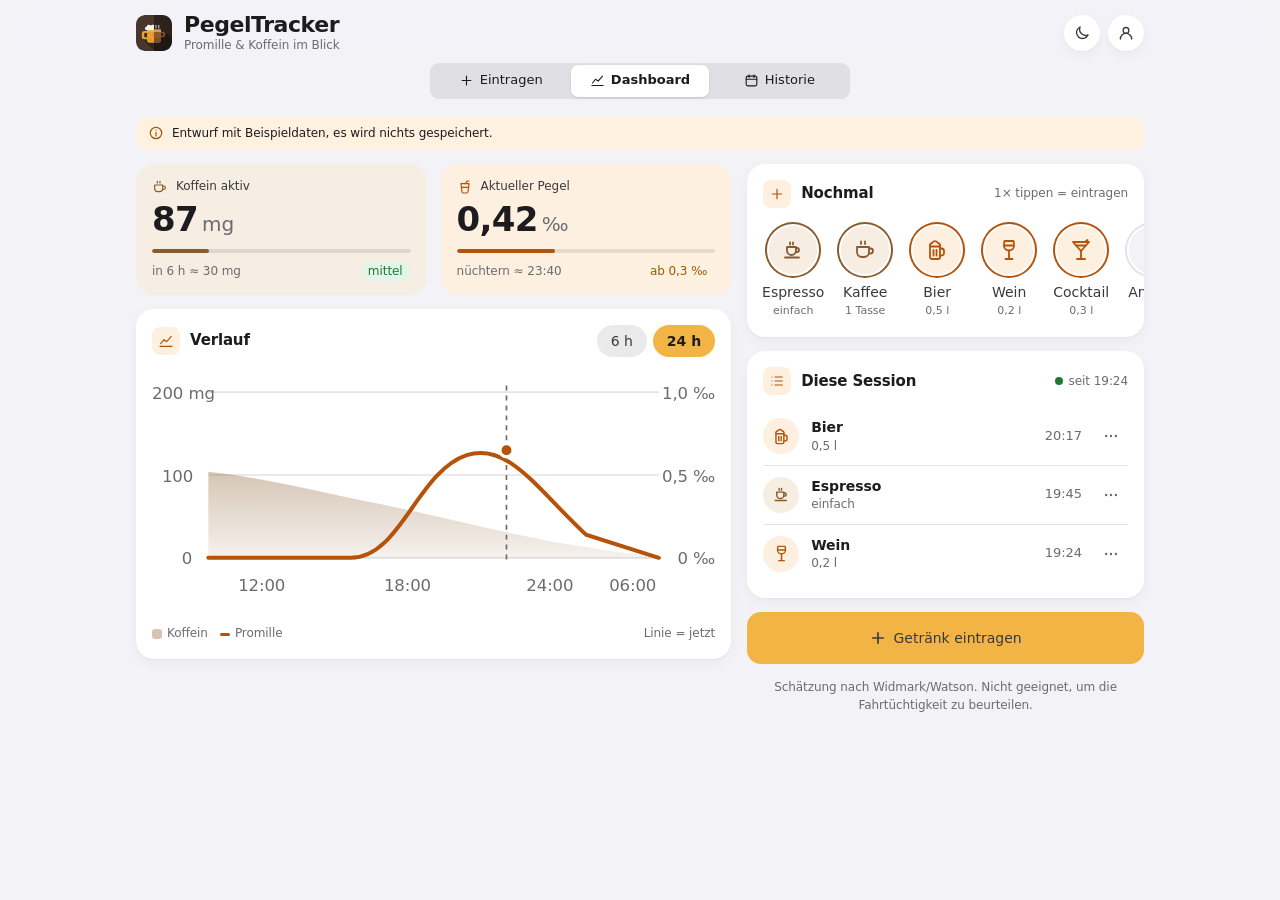
==== commit 1459c7d3: "Entwurf an bestehende Designsprache angleichen, Koffein braun und links Schrift, Groessen, Abstaende" ====
--- a/entwurf/index.html
+++ b/entwurf/index.html
@@ -3,80 +3,66 @@
     <meta charset="UTF-8">
     <meta name="viewport" content="width=device-width, initial-scale=1, viewport-fit=cover">
     <meta name="robots" content="noindex, nofollow">
-    <meta name="theme-color" content="#f4f5f9">
+    <meta name="theme-color" content="#f2f2f7">
     <script>(function(){try{if(localStorage.getItem('overall-theme')==='dark'){document.documentElement.classList.add('dark');}}catch(e){}})();</script>
     <title>PegelTracker · UI-Entwurf</title>
     <link rel="icon" href="../icon.svg" type="image/svg+xml">
     <link rel="stylesheet" href="../shared/ui-kit.css">
     <style>
-        /* PegelTracker: nur App-Akzent + Seitenlayout. Alles andere kommt aus shared/ui-kit.css. */
-        :root { --alc: #dd760a; --alc-soft: #fff0de; --caf: #2f6fe4; --caf-soft: #e8f0ff; --ds-accent: var(--alc); --ds-accent-soft: var(--alc-soft); }
-        .dark { --alc: #ffa94d; --alc-soft: #2f2210; --caf: #6ea0ff; --caf-soft: #1a2640; }
-        .caf-scope { --ds-accent: var(--caf); --ds-accent-soft: var(--caf-soft); }
-
-        .draft-flag { margin: 10px auto 0; width: max-content; max-width: calc(100% - 32px); padding: 4px 12px; border-radius: 999px; background: var(--ds-warn-soft); color: var(--ds-warn); font-size: 12px; font-weight: 650; }
+        /* PegelTracker: Gold für Alkohol (Standard-Akzent im Kit), Braun für Koffein (wie bisher) */
+        :root { --caf: #8a5a2b; --caf-soft: #f6ede3; }
+        .dark { --caf: #d4a373; --caf-soft: #2e2216; }
+        .caf { --ds-accent: var(--caf); --ds-accent-soft: var(--caf-soft); }
+
+        .draft-flag { display: flex; gap: 8px; align-items: center; margin: 0 0 14px; padding: 8px 12px; border-radius: var(--ds-radius-s); background: var(--ds-warn-soft); color: var(--ds-ink); font-size: 12px; }
+        .draft-flag .ds-ic { width: 16px; height: 16px; color: var(--ds-warn); }
 
         /* Ansichten */
         #app > section, .hist-grid > section { display: none; }
-        #app[data-view="dash"] [data-v="dash"], #app[data-view="add"] [data-v="add"], #app[data-view="profile"] [data-v="profile"] { display: block; }
-        .hist-grid { display: none; }
-        #app[data-view="hist"] .hist-grid, #app[data-view="bf"] .hist-grid { display: grid; grid-template-columns: minmax(0, 1fr); }
+        #app[data-view="dash"] > [data-v="dash"], #app[data-view="add"] > [data-v="add"], #app[data-view="profile"] > [data-v="profile"] { display: block; }
+        #app .hist-grid { display: none; grid-template-columns: minmax(0, 1fr); gap: 14px; }
+        #app[data-view="hist"] .hist-grid, #app[data-view="bf"] .hist-grid { display: grid; }
         #app[data-view="hist"] [data-v="hist"], #app[data-view="bf"] [data-v="bf"] { display: block; }
         @media (min-width: 768px) {
-            /* Desktop wie gehabt: Nachtragen sitzt in der Historie, links neben der Liste */
+            /* Desktop wie bisher: Nachtragen gehört zur Historie (links), Liste rechts */
             #app[data-view="hist"] [data-v="bf"], #app[data-view="bf"] [data-v="hist"] { display: block; }
-            #app[data-view] .hist-grid { grid-template-columns: minmax(0, 400px) minmax(0, 1fr); gap: 22px; align-items: start; }
-            .hist-grid [data-v="bf"] { position: sticky; top: 80px; }
-            .hist-grid [data-v="bf"] .ds-sticky-cta { position: static; }
+            #app[data-view] .hist-grid { grid-template-columns: minmax(0, 380px) minmax(0, 1fr); gap: 16px; align-items: start; }
+            .hist-grid [data-v="bf"] { position: sticky; top: 76px; }
         }
-
-        main { padding-top: 8px; }
+        @media (max-width: 767.98px) { .ds-header .ds-bar { padding-bottom: 8px; } main { padding-top: 6px; } }
+
         .narrow { max-width: 560px; margin: 0 auto; }
         .dash-grid { display: grid; grid-template-columns: minmax(0, 1fr); gap: 14px; }
-        @media (min-width: 768px) {
-            main { padding-top: 18px; }
-            .dash-grid { grid-template-columns: minmax(0, 1.2fr) minmax(0, .8fr); gap: 18px; align-items: start; }
-            .dash-grid .side { position: sticky; top: 80px; }
-        }
-
-        /* Pegel-Kachel: Farbe der Pille je nach Stufe */
-        .tile-foot { display: flex; align-items: center; justify-content: space-between; gap: 6px; margin-top: 8px; }
-        .ds-tile .hint { margin-top: 0; }
-
-        /* Diagramm */
-        .chart-wrap { position: relative; }
-        .chart-wrap svg { display: block; width: 100%; height: auto; }
-        .legend { display: flex; gap: 12px; font-size: 12.5px; font-weight: 600; color: var(--ds-text); }
-        .legend i { display: inline-block; width: 9px; height: 9px; border-radius: 50%; margin-right: 5px; background: var(--alc); }
-        .legend i.c { background: var(--caf); }
-        .chart-top { display: flex; align-items: center; justify-content: space-between; gap: 10px; flex-wrap: wrap; margin-bottom: 8px; }
-
-        .session-meta { display: inline-flex; align-items: center; gap: 7px; font-size: 13px; color: var(--ds-mute); font-weight: 600; }
-        .row-amt { min-width: 52px; text-align: right; color: var(--ds-mute); font-size: 13.5px; }
-        .more { width: 36px; height: 36px; margin-right: -8px; }
-        .more .ds-ic { width: 20px; height: 20px; color: var(--ds-mute); }
-
-        .stat3 { display: grid; grid-template-columns: repeat(3, 1fr); text-align: center; }
-        .stat3 > div + div { border-left: 1px solid var(--ds-line); }
-        .stat3 b { display: block; font-size: 20px; font-weight: 750; color: var(--ds-ink); font-variant-numeric: tabular-nums; }
+        @media (min-width: 1024px) { .dash-grid { grid-template-columns: minmax(0, 3fr) minmax(0, 2fr); gap: 16px; } .dash-grid .side { position: sticky; top: 76px; } }
+
+        .chart svg { display: block; width: 100%; height: auto; }
+        .legend { display: flex; gap: 12px; font-size: 12px; color: var(--ds-mute); }
+        .legend span { display: inline-flex; align-items: center; gap: 5px; }
+        .legend i { width: 10px; height: 10px; border-radius: 3px; background: color-mix(in srgb, var(--caf) 35%, transparent); }
+        .legend i.alc { height: 3px; border-radius: 2px; background: var(--ds-accent); }
+        .chart-foot { display: flex; justify-content: space-between; align-items: center; gap: 10px; flex-wrap: wrap; margin-top: 8px; }
+
+        .group { margin-top: 14px; }
+        .group:first-of-type { margin-top: 0; }
+        .group > .ds-eyebrow { display: block; margin: 0 2px 6px; }
+        .when { display: flex; align-items: center; gap: 8px; width: 100%; min-height: 40px; padding: 8px 12px; border: 0; border-radius: 10px; background: var(--ds-well); color: var(--ds-ink); font-size: 14px; font-weight: 600; }
+        .when .ds-ic { width: 16px; height: 16px; color: var(--ds-accent); }
+        .when .grow { flex: 1; text-align: left; }
+        .when .chev { color: var(--ds-mute); width: 14px; height: 14px; }
+        .when + .when { margin-top: 8px; }
+
+        .stat3 { display: grid; grid-template-columns: repeat(3, 1fr); text-align: center; padding: 12px 8px; }
+        .stat3 > div + div { border-left: 1px solid var(--ds-sep); }
+        .stat3 b { display: block; font-size: 18px; font-weight: 600; color: var(--ds-ink); font-variant-numeric: tabular-nums; letter-spacing: -.01em; }
         .stat3 small { font-size: 12px; color: var(--ds-mute); }
-
-        .day-head { display: flex; justify-content: space-between; align-items: baseline; margin: 20px 4px 8px; }
-        .day-head b { font-size: 15px; color: var(--ds-ink); }
-        .day-head span { font-size: 12.5px; color: var(--ds-mute); }
-
-        .group-lbl { margin: 18px 2px 10px; font-size: 15px; font-weight: 700; color: var(--ds-ink); display: flex; justify-content: space-between; align-items: center; }
-        .group-lbl small { font-weight: 500; font-size: 13px; color: var(--ds-mute); }
-        .add-head { margin: 4px 2px 0; }
-
-        .profile-top { text-align: center; padding: 10px 0 6px; }
-        .profile-top .ds-ava { margin: 0 auto 12px; }
-        .profile-top b { display: block; font-size: 20px; color: var(--ds-ink); }
-        .profile-top .ds-pill { margin-top: 6px; }
-
-        .foot { margin: 16px 4px 0; font-size: 12px; color: var(--ds-mute); text-align: center; }
-        .me { position: relative; }
-        #mHead { display: contents; }
+        .day { margin-top: 12px; }
+        .day .ds-card-head { margin-bottom: 4px; }
+        .day .ds-card-head .ds-hint { font-variant-numeric: tabular-nums; }
+
+        .profile-top { display: flex; align-items: center; gap: 14px; }
+        .profile-top b { display: block; font-size: 17px; font-weight: 600; color: var(--ds-ink); }
+        .profile-top .ds-hint { font-size: 13px; }
+        .foot { margin-top: 2px; font-size: 12px; line-height: 1.5; color: var(--ds-mute); text-align: center; }
     </style>
 </head>
 <body class="ds has-tabbar">
@@ -92,6 +78,7 @@
     <symbol id="i-dots" viewBox="0 0 24 24"><path d="M5.5 12h.01M12 12h.01M18.5 12h.01" stroke-width="3.2"/></symbol>
     <symbol id="i-drop" viewBox="0 0 24 24"><path d="M12 3.5s-6 6.6-6 11a6 6 0 0 0 12 0c0-4.4-6-11-6-11z"/></symbol>
     <symbol id="i-bolt" viewBox="0 0 24 24"><path d="M13 3 5 13.5h6L10 21l8-10.5h-6z"/></symbol>
+    <symbol id="i-list" viewBox="0 0 24 24"><path d="M9 6h11M9 12h11M9 18h11M4.5 6h.01M4.5 12h.01M4.5 18h.01"/></symbol>
     <symbol id="i-plus" viewBox="0 0 24 24"><path d="M12 5v14M5 12h14"/></symbol>
     <symbol id="i-minus" viewBox="0 0 24 24"><path d="M5 12h14"/></symbol>
     <symbol id="i-food" viewBox="0 0 24 24"><path d="M7 3v8M4.5 3v5a2.5 2.5 0 0 0 5 0V3M7 11v10M17 21V3c-2 1.5-3 4-3 7v4h3"/></symbol>
@@ -117,100 +104,99 @@
     <symbol id="i-grid" viewBox="0 0 24 24"><rect x="4" y="4" width="6.5" height="6.5" rx="1.5"/><rect x="13.5" y="4" width="6.5" height="6.5" rx="1.5"/><rect x="4" y="13.5" width="6.5" height="6.5" rx="1.5"/><rect x="13.5" y="13.5" width="6.5" height="6.5" rx="1.5"/></symbol>
 </svg>
 
+<!-- Kopf: wie bisher, auf Handy UND Desktop oben fixiert -->
 <header class="ds-header">
-    <div class="ds-wrap">
-        <!-- Desktop: wie gehabt (Logo, Tabs, Theme, Konto) -->
-        <div class="ds-brand ds-desktop-only"><img src="../icon.svg" alt=""><div><b>PegelTracker</b><small>Promille &amp; Koffein im Blick</small></div></div>
-        <nav class="ds-topnav ds-desktop-only" aria-label="Bereiche">
-            <button data-go="add"><svg class="ds-ic"><use href="#i-plus"/></svg>Eintragen</button>
-            <button data-go="dash"><svg class="ds-ic"><use href="#i-chart"/></svg>Dashboard</button>
-            <button data-go="hist"><svg class="ds-ic"><use href="#i-cal"/></svg>Historie</button>
-        </nav>
-        <div class="ds-actions ds-desktop-only" style="flex:1;justify-content:flex-end">
-            <button class="ds-icon-btn filled" data-theme aria-label="Design wechseln"><svg class="ds-ic"><use href="#i-moon"/></svg></button>
-            <div class="me">
-                <button class="ds-icon-btn filled" id="meBtn" aria-label="Mein Konto" aria-expanded="false"><span class="ds-ava" style="width:36px;height:36px">S</span></button>
-                <div class="ds-menu" id="meMenu" hidden>
-                    <div class="ds-row" style="pointer-events:none"><span class="ds-ava">S</span><span class="main"><b>mvs2-bot</b><small>Admin</small></span></div>
-                    <a class="ds-row" href="/"><svg class="ds-ic lead-ic"><use href="#i-grid"/></svg><span class="main"><b>Alle Apps</b></span></a>
-                    <a class="ds-row" href="#"><svg class="ds-ic lead-ic"><use href="#i-gear"/></svg><span class="main"><b>Kontoeinstellungen</b></span></a>
-                    <a class="ds-row" href="#"><svg class="ds-ic lead-ic"><use href="#i-shield"/></svg><span class="main"><b>Admin-Einstellungen</b></span></a>
-                    <button class="ds-row danger"><svg class="ds-ic lead-ic"><use href="#i-logout"/></svg><span class="main"><b>Abmelden</b></span></button>
-                </div>
-            </div>
-        </div>
-        <!-- Handy: Titel je Ansicht -->
-        <div id="mHead" class="ds-mobile-only"></div>
+    <div class="ds-wrap ds-bar">
+        <img class="logo" src="../icon.svg" alt="">
+        <div class="head">
+            <h1>PegelTracker</h1>
+            <div class="sub">Promille &amp; Koffein im Blick</div>
+        </div>
+        <div class="ds-actions">
+            <button class="ds-icon-btn" data-theme type="button" aria-label="Design wechseln"><svg class="ds-ic"><use href="#i-moon"/></svg></button>
+            <div class="ds-me">
+                <button class="ds-icon-btn" id="meBtn" type="button" aria-label="Mein Konto" aria-expanded="false"><svg class="ds-ic"><use href="#i-person"/></svg></button>
+                <div class="ds-menu" id="meMenu" role="menu" hidden>
+                    <div class="ds-menu-head"><span class="ds-ava">S</span><div><b>Stefan</b><small>Admin</small></div></div>
+                    <a class="ds-item" href="/"><svg class="ds-ic"><use href="#i-home"/></svg>Dashboard</a>
+                    <a class="ds-item" href="#"><svg class="ds-ic"><use href="#i-gear"/></svg>Kontoeinstellungen</a>
+                    <a class="ds-item" href="#"><svg class="ds-ic"><use href="#i-shield"/></svg>Admin-Einstellungen<small>nur Admins</small></a>
+                    <div class="ds-sep"></div>
+                    <button class="ds-item danger" type="button"><svg class="ds-ic"><use href="#i-logout"/></svg>Abmelden</button>
+                </div>
+            </div>
+        </div>
     </div>
 </header>
-<div class="draft-flag">Entwurf · Beispieldaten, nichts wird gespeichert</div>
 
 <div class="ds-wrap">
 <main id="app" data-view="dash">
-
-    <!-- ───────── Start / Dashboard ───────── -->
+    <!-- Desktop-Navigation wie bisher (iOS-Segmente). Auf dem Handy übernimmt die Tab-Leiste unten. -->
+    <nav class="ds-seg ds-tabs ds-desktop-only" aria-label="Bereiche">
+        <button data-go="add" type="button"><svg class="ds-ic"><use href="#i-plus"/></svg>Eintragen</button>
+        <button data-go="dash" type="button"><svg class="ds-ic"><use href="#i-chart"/></svg>Dashboard</button>
+        <button data-go="hist" type="button"><svg class="ds-ic"><use href="#i-cal"/></svg>Historie</button>
+    </nav>
+
+    <div class="draft-flag"><svg class="ds-ic"><use href="#i-info"/></svg>Entwurf mit Beispieldaten, es wird nichts gespeichert.</div>
+
+    <!-- ───────── Dashboard ───────── -->
     <section data-v="dash">
         <div class="dash-grid">
             <div class="ds-stack">
+                <!-- Koffein links, Alkohol rechts -->
                 <div class="ds-tiles">
-                    <button class="ds-tile" data-go="dash" aria-label="Alkoholpegel">
-                        <span class="lbl"><span class="dot"><svg class="ds-ic"><use href="#i-drop"/></svg></span>Alkoholpegel</span>
+                    <div class="ds-tile caf">
+                        <span class="lbl"><svg class="ds-ic"><use href="#i-coffee"/></svg>Koffein aktiv</span>
+                        <div class="val">87<small>mg</small></div>
+                        <div class="ds-meter"><i style="width:22%"></i></div>
+                        <div class="foot"><span>in 6 h ≈ 30 mg</span><span class="ds-pill ok">mittel</span></div>
+                    </div>
+                    <div class="ds-tile">
+                        <span class="lbl"><svg class="ds-ic"><use href="#i-glass"/></svg>Aktueller Pegel</span>
                         <div class="val">0,42<small>‰</small></div>
                         <div class="ds-meter"><i style="width:38%"></i></div>
-                        <div class="tile-foot"><span class="hint">nüchtern ≈ 23:40</span><span class="ds-pill warn">leicht</span></div>
-                    </button>
-                    <button class="ds-tile caf-scope" data-go="dash" aria-label="Koffeinpegel">
-                        <span class="lbl"><span class="dot"><svg class="ds-ic"><use href="#i-bolt"/></svg></span>Koffeinpegel</span>
-                        <div class="val">87<small>mg</small></div>
-                        <div class="ds-meter"><i style="width:22%"></i></div>
-                        <div class="tile-foot"><span class="hint">in 6 h ≈ 30 mg</span><span class="ds-pill ok">ok</span></div>
-                    </button>
+                        <div class="foot"><span>nüchtern ≈ 23:40</span><span class="ds-pill warn">ab 0,3 ‰</span></div>
+                    </div>
                 </div>
 
                 <div class="ds-card">
-                    <div class="chart-top">
-                        <div class="legend"><span><i></i>Alkohol</span><span><i class="c"></i>Koffein</span></div>
-                        <div class="ds-chips" role="tablist">
-                            <button class="ds-chip sm" aria-selected="false">1 h</button>
-                            <button class="ds-chip sm" aria-selected="false">6 h</button>
-                            <button class="ds-chip sm" aria-selected="true">24 h</button>
+                    <div class="ds-card-head">
+                        <span class="ds-badge"><svg class="ds-ic"><use href="#i-chart"/></svg></span><h3>Verlauf</h3>
+                        <div class="ds-chips">
+                            <button class="ds-chip" aria-selected="false" type="button">6 h</button>
+                            <button class="ds-chip" aria-selected="true" type="button">24 h</button>
                         </div>
                     </div>
-                    <div class="chart-wrap">
-                        <svg viewBox="0 0 340 170" role="img" aria-label="Verlauf der letzten 24 Stunden">
-                            <defs><linearGradient id="ga" x1="0" y1="0" x2="0" y2="1"><stop offset="0" stop-color="var(--alc)" stop-opacity=".35"/><stop offset="1" stop-color="var(--alc)" stop-opacity="0"/></linearGradient></defs>
-                            <g stroke="var(--ds-line)" stroke-width="1">
-                                <line x1="34" y1="20" x2="306" y2="20"/><line x1="34" y1="72" x2="306" y2="72"/><line x1="34" y1="124" x2="306" y2="124"/>
+                    <div class="chart">
+                        <svg viewBox="0 0 340 150" role="img" aria-label="Verlauf der letzten 24 Stunden">
+                            <defs><linearGradient id="gc" x1="0" y1="0" x2="0" y2="1"><stop offset="0" stop-color="var(--caf)" stop-opacity=".35"/><stop offset="1" stop-color="var(--caf)" stop-opacity=".08"/></linearGradient></defs>
+                            <g stroke="var(--ds-sep)" stroke-width="1"><line x1="34" y1="14" x2="306" y2="14"/><line x1="34" y1="64" x2="306" y2="64"/><line x1="34" y1="114" x2="306" y2="114"/></g>
+                            <g fill="var(--ds-mute)" font-size="10" font-family="var(--ds-font)">
+                                <text x="0" y="18">200 mg</text><text x="6" y="68">100</text><text x="18" y="118">0</text>
+                                <text x="340" y="18" text-anchor="end">1,0 ‰</text><text x="340" y="68" text-anchor="end">0,5 ‰</text><text x="340" y="118" text-anchor="end">0 ‰</text>
+                                <text x="52" y="134">12:00</text><text x="140" y="134">18:00</text><text x="226" y="134">24:00</text><text x="276" y="134">06:00</text>
                             </g>
-                            <g fill="var(--ds-mute)" font-size="10" font-family="var(--ds-font)">
-                                <text x="2" y="24">1,0 ‰</text><text x="2" y="76">0,5 ‰</text><text x="2" y="128">0 ‰</text>
-                                <text x="338" y="24" text-anchor="end">200</text><text x="338" y="76" text-anchor="end">100</text><text x="338" y="128" text-anchor="end">0 mg</text>
-                                <text x="52" y="146">12:00</text><text x="140" y="146">18:00</text><text x="226" y="146">24:00</text><text x="280" y="146">06:00</text>
-                            </g>
-                            <path d="M34 124 L120 124 C150 124 160 70 190 60 C215 52 232 80 262 108 L306 124 L306 124 L34 124Z" fill="url(#ga)"/>
-                            <path d="M34 124 L120 124 C150 124 160 70 190 60 C215 52 232 80 262 108 L306 124" fill="none" stroke="var(--alc)" stroke-width="2.6" stroke-linecap="round"/>
-                            <path d="M34 70 C70 74 100 82 130 88 C170 96 200 104 240 112 C270 117 290 120 306 121" fill="none" stroke="var(--caf)" stroke-width="2.2" stroke-dasharray="1 0" stroke-linecap="round"/>
-                            <line x1="214" y1="16" x2="214" y2="128" stroke="var(--ds-ink)" stroke-width="1" stroke-dasharray="3 3" opacity=".5"/>
-                            <circle cx="214" cy="57" r="4.5" fill="var(--alc)" stroke="var(--ds-card)" stroke-width="2"/>
-                            <circle cx="214" cy="108" r="4" fill="var(--caf)" stroke="var(--ds-card)" stroke-width="2"/>
-                            <rect x="196" y="152" width="36" height="16" rx="8" fill="var(--ds-ink)"/><text x="214" y="163.5" text-anchor="middle" fill="var(--ds-card)" font-size="10" font-weight="700" font-family="var(--ds-font)">jetzt</text>
+                            <path d="M34 62 C70 66 100 74 130 80 C170 88 200 96 240 104 C270 109 290 112 306 113 L306 114 L34 114Z" fill="url(#gc)"/>
+                            <path d="M34 114 L120 114 C150 114 160 62 190 52 C215 44 232 72 262 100 L306 114" fill="none" stroke="var(--ds-accent)" stroke-width="2.4" stroke-linecap="round"/>
+                            <line x1="214" y1="10" x2="214" y2="118" stroke="var(--ds-mute)" stroke-width="1" stroke-dasharray="3 3"/>
+                            <circle cx="214" cy="49" r="4" fill="var(--ds-accent)" stroke="var(--ds-card)" stroke-width="2"/>
                         </svg>
                     </div>
+                    <div class="chart-foot"><div class="legend"><span><i></i>Koffein</span><span><i class="alc"></i>Promille</span></div><span class="ds-hint">Linie = jetzt</span></div>
                 </div>
             </div>
 
             <div class="ds-stack side">
                 <div class="ds-card">
-                    <div class="ds-card-head"><h3>Nochmal trinken</h3><span class="meta">1× tippen = eintragen</span></div>
+                    <div class="ds-card-head"><span class="ds-badge"><svg class="ds-ic"><use href="#i-plus"/></svg></span><h3>Nochmal</h3><span class="ds-hint">1× tippen = eintragen</span></div>
                     <div class="ds-stories" id="stories"></div>
                 </div>
-
-                <div class="ds-card flush">
-                    <div class="ds-card-head" style="padding:10px 16px 0"><h3>Aktuelle Session</h3><span class="session-meta"><span class="ds-live"></span>seit 19:24</span></div>
+                <div class="ds-card">
+                    <div class="ds-card-head"><span class="ds-badge"><svg class="ds-ic"><use href="#i-list"/></svg></span><h3>Diese Session</h3><span class="ds-hint" style="display:inline-flex;align-items:center;gap:6px"><span class="ds-live"></span>seit 19:24</span></div>
                     <ul class="ds-list" id="sessionList"></ul>
                 </div>
-
-                <button class="ds-btn primary block" data-go="add"><svg class="ds-ic"><use href="#i-plus"/></svg>Getränk eintragen</button>
+                <button class="ds-btn-main" data-go="add" type="button"><span class="m"><svg class="ds-ic"><use href="#i-plus"/></svg>Getränk eintragen</span></button>
                 <p class="foot">Schätzung nach Widmark/Watson. Nicht geeignet, um die Fahrtüchtigkeit zu beurteilen.</p>
             </div>
         </div>
@@ -218,237 +204,205 @@
 
     <!-- ───────── Eintragen ───────── -->
     <section data-v="add" class="narrow">
-        <div class="group-lbl add-head">Getränk auswählen <small>zuletzt oben</small></div>
-        <div class="ds-picks" id="picks"></div>
-
-        <div class="group-lbl">Menge</div>
-        <div class="ds-chips" id="amounts"></div>
-
-        <div class="group-lbl">Zeitpunkt</div>
-        <div class="ds-chips scroll" id="times">
-            <button class="ds-chip" aria-pressed="true">Jetzt</button>
-            <button class="ds-chip" aria-pressed="false">vor 15 min</button>
-            <button class="ds-chip" aria-pressed="false">vor 30 min</button>
-            <button class="ds-chip" aria-pressed="false">vor 1 h</button>
-            <button class="ds-chip" aria-pressed="false"><svg class="ds-ic" style="width:18px;height:18px"><use href="#i-clock"/></svg>Andere</button>
-        </div>
-
-        <div class="ds-card flush" style="margin-top:16px">
-            <label class="ds-row" style="cursor:pointer"><svg class="ds-ic lead-ic"><use href="#i-food"/></svg><span class="main"><b>Gute Essensgrundlage</b><small>Alkohol wird langsamer aufgenommen</small></span>
-                <span class="ds-switch"><input type="checkbox"><span></span></span></label>
-        </div>
-
-        <div class="ds-note" style="margin-top:14px"><svg class="ds-ic"><use href="#i-info"/></svg><span>Vergessen? Du kannst Getränke auch später <button data-go="bf">nachtragen</button>.</span></div>
-
+        <div class="ds-card">
+            <div class="ds-card-head"><span class="ds-badge"><svg class="ds-ic"><use href="#i-plus"/></svg></span><h3>Neuer Eintrag</h3></div>
+            <div class="group"><span class="ds-eyebrow">Getränk</span><div class="ds-picks" id="picks"></div></div>
+            <div class="group"><span class="ds-eyebrow">Menge</span><div class="ds-chips" id="amounts"></div></div>
+            <div class="group"><span class="ds-eyebrow">Zeitpunkt</span>
+                <div class="ds-chips scroll" id="times">
+                    <button class="ds-chip" aria-pressed="true" type="button">Jetzt</button>
+                    <button class="ds-chip" aria-pressed="false" type="button">vor 15 min</button>
+                    <button class="ds-chip" aria-pressed="false" type="button">vor 30 min</button>
+                    <button class="ds-chip" aria-pressed="false" type="button">vor 1 h</button>
+                    <button class="ds-chip" aria-pressed="false" type="button"><svg class="ds-ic"><use href="#i-clock"/></svg>Andere</button>
+                </div>
+            </div>
+            <label class="ds-toggle group"><span class="t"><svg class="ds-ic"><use href="#i-food"/></svg>Gute Essensgrundlage</span><span class="ds-switch"><input type="checkbox"><span></span></span></label>
+        </div>
+        <div class="ds-note" style="margin-top:14px"><svg class="ds-ic"><use href="#i-info"/></svg><span>Vergessen? Du kannst Getränke auch später <button data-go="bf" type="button">nachtragen</button>.</span></div>
         <div class="ds-sticky-cta">
-            <button class="ds-btn primary block" id="saveBtn" disabled style="flex-direction:column;gap:0">
-                <span id="saveMain">Erst Getränk auswählen</span><span class="sub" id="saveSub" hidden></span>
-            </button>
+            <button class="ds-btn-main" id="saveBtn" type="button" disabled><span class="m" id="saveMain">Erst Getränk auswählen</span><span class="s" id="saveSub" hidden></span></button>
         </div>
     </section>
 
     <!-- ───────── Historie + Nachtragen ───────── -->
     <div class="hist-grid">
         <section data-v="bf">
-            <div class="ds-card ds-hero">
-                <span class="ds-thumb"><svg class="ds-ic"><use href="#i-rewind"/></svg></span>
-                <h2>Vergangene Getränke nachtragen</h2>
-                <p>Tag wählen, Getränke mit + zählen, fertig.</p>
-            </div>
-            <div class="ds-seg" style="margin-top:14px">
-                <button class="ds-chip" aria-pressed="false">Heute</button>
-                <button class="ds-chip" aria-pressed="true">Gestern</button>
-                <button class="ds-chip" aria-pressed="false"><svg class="ds-ic" style="width:18px;height:18px"><use href="#i-cal"/></svg>Datum</button>
-            </div>
-            <div class="ds-card flush" style="margin-top:12px">
-                <button class="ds-row"><svg class="ds-ic lead-ic"><use href="#i-cal"/></svg><span class="main"><b>Montag, 09.11.2026</b></span><svg class="ds-ic chev"><use href="#i-right"/></svg></button>
-                <button class="ds-row" style="border-top:1px solid var(--ds-line)"><svg class="ds-ic lead-ic"><use href="#i-clock"/></svg><span class="main"><b>Erstes Getränk um 20:00</b><small>weitere je +30 min</small></span><svg class="ds-ic chev"><use href="#i-right"/></svg></button>
-            </div>
-            <div class="ds-card flush" style="margin-top:12px">
-                <ul class="ds-list" id="bfList"></ul>
-            </div>
-            <div class="ds-sticky-cta">
-                <button class="ds-btn primary block" id="bfSave" disabled>Erst Getränke zählen</button>
+            <div class="ds-card">
+                <div class="ds-card-head"><span class="ds-badge"><svg class="ds-ic"><use href="#i-rewind"/></svg></span><h3>Nachtragen</h3></div>
+                <div class="ds-seg" id="bfDay">
+                    <button aria-pressed="false" type="button">Heute</button>
+                    <button aria-pressed="true" type="button">Gestern</button>
+                    <button aria-pressed="false" type="button"><svg class="ds-ic"><use href="#i-cal"/></svg>Datum</button>
+                </div>
+                <div class="group">
+                    <button class="when" type="button"><svg class="ds-ic"><use href="#i-cal"/></svg><span class="grow">Montag, 09.11.2026</span><svg class="ds-ic chev"><use href="#i-right"/></svg></button>
+                    <button class="when" type="button"><svg class="ds-ic"><use href="#i-clock"/></svg><span class="grow">Erstes Getränk 20:00</span><span class="ds-hint">dann je +30 min</span><svg class="ds-ic chev"><use href="#i-right"/></svg></button>
+                </div>
+                <div class="group"><span class="ds-eyebrow">Getränke zählen</span><ul class="ds-list" id="bfList"></ul></div>
+                <div class="ds-sticky-cta" style="margin-bottom:-16px;border-radius:0 0 var(--ds-radius) var(--ds-radius);background:linear-gradient(to bottom, transparent, var(--ds-card) 40%)">
+                    <button class="ds-btn-main" id="bfSave" type="button" disabled><span class="m">Erst Getränke zählen</span></button>
+                </div>
             </div>
         </section>
 
         <section data-v="hist">
             <div class="ds-card stat3">
-                <div><b>9</b><small>Drinks diese Woche</small></div>
+                <div><b>9</b><small>Getränke (7 Tage)</small></div>
                 <div><b>3</b><small>alkoholfreie Tage</small></div>
                 <div><b>1,1 ‰</b><small>Höchstwert</small></div>
             </div>
-            <div class="ds-chips scroll" style="margin-top:14px">
-                <button class="ds-chip sm" aria-selected="true">1 W</button>
-                <button class="ds-chip sm" aria-selected="false">1 M</button>
-                <button class="ds-chip sm" aria-selected="false">3 M</button>
-                <button class="ds-chip sm" aria-selected="false">1 J</button>
-                <button class="ds-chip sm" aria-selected="false">Alle</button>
+            <div class="ds-chips scroll" style="margin:14px 2px 0">
+                <button class="ds-chip" aria-selected="true" type="button">7 Tage</button>
+                <button class="ds-chip" aria-selected="false" type="button">Monat</button>
+                <button class="ds-chip" aria-selected="false" type="button">3 Monate</button>
+                <button class="ds-chip" aria-selected="false" type="button">Jahr</button>
+                <button class="ds-chip" aria-selected="false" type="button">Alle</button>
             </div>
             <div id="histList"></div>
         </section>
     </div>
 
-    <!-- ───────── Profil (nur Handy; am Desktop = Kontomenü oben rechts) ───────── -->
+    <!-- ───────── Profil (nur Handy; am Desktop bleibt das Kontomenü oben rechts) ───────── -->
     <section data-v="profile" class="narrow">
-        <div class="profile-top">
-            <span class="ds-ava xl">S</span>
-            <b>mvs2-bot</b>
-            <span class="ds-pill" style="background:var(--alc-soft);color:var(--alc)"><svg class="ds-ic" style="width:14px;height:14px"><use href="#i-shield"/></svg>Admin</span>
-        </div>
-        <div class="ds-card flush" style="margin-top:16px">
-            <ul class="ds-list">
-                <li><button class="ds-row"><svg class="ds-ic lead-ic"><use href="#i-bars"/></svg><span class="main"><b>Statistiken</b></span><svg class="ds-ic chev"><use href="#i-right"/></svg></button></li>
-                <li><button class="ds-row"><svg class="ds-ic lead-ic"><use href="#i-glasses"/></svg><span class="main"><b>Getränke verwalten</b></span><svg class="ds-ic chev"><use href="#i-right"/></svg></button></li>
-                <li><button class="ds-row"><svg class="ds-ic lead-ic"><use href="#i-download"/></svg><span class="main"><b>Daten exportieren</b></span><svg class="ds-ic chev"><use href="#i-right"/></svg></button></li>
-                <li><label class="ds-row" style="cursor:pointer"><svg class="ds-ic lead-ic"><use href="#i-moon"/></svg><span class="main"><b>Dunkles Design</b></span><span class="ds-switch"><input type="checkbox" id="darkSw"><span></span></span></label></li>
-            </ul>
-        </div>
-        <div class="ds-card flush" style="margin-top:14px">
-            <ul class="ds-list">
-                <li><a class="ds-row" href="/"><svg class="ds-ic lead-ic"><use href="#i-grid"/></svg><span class="main"><b>Alle Apps</b></span><svg class="ds-ic chev"><use href="#i-right"/></svg></a></li>
-                <li><button class="ds-row"><svg class="ds-ic lead-ic"><use href="#i-gear"/></svg><span class="main"><b>Kontoeinstellungen</b></span><svg class="ds-ic chev"><use href="#i-right"/></svg></button></li>
-                <li><button class="ds-row"><svg class="ds-ic lead-ic"><use href="#i-help"/></svg><span class="main"><b>Hilfe &amp; Berechnung</b></span><svg class="ds-ic chev"><use href="#i-right"/></svg></button></li>
-            </ul>
-        </div>
-        <div class="ds-card flush" style="margin-top:14px">
-            <button class="ds-row danger"><svg class="ds-ic lead-ic"><use href="#i-logout"/></svg><span class="main"><b>Abmelden</b></span></button>
+        <div class="ds-stack">
+            <div class="ds-card profile-top"><span class="ds-ava xl">S</span><div><b>Stefan</b><div class="ds-hint">PegelTracker · Admin</div></div></div>
+            <div class="ds-card" style="padding:6px">
+                <button class="ds-item" type="button"><svg class="ds-ic"><use href="#i-bars"/></svg><span class="grow">Statistiken</span><svg class="ds-ic chev"><use href="#i-right"/></svg></button>
+                <button class="ds-item" type="button"><svg class="ds-ic"><use href="#i-glasses"/></svg><span class="grow">Eigene Getränke</span><svg class="ds-ic chev"><use href="#i-right"/></svg></button>
+                <label class="ds-item" style="cursor:pointer"><svg class="ds-ic"><use href="#i-moon"/></svg><span class="grow">Dunkles Design</span><span class="ds-switch"><input type="checkbox" id="darkSw"><span></span></span></label>
+                <div class="ds-sep"></div>
+                <a class="ds-item" href="/"><svg class="ds-ic"><use href="#i-home"/></svg><span class="grow">Dashboard (alle Apps)</span><svg class="ds-ic chev"><use href="#i-right"/></svg></a>
+                <a class="ds-item" href="#"><svg class="ds-ic"><use href="#i-gear"/></svg><span class="grow">Kontoeinstellungen</span><svg class="ds-ic chev"><use href="#i-right"/></svg></a>
+                <a class="ds-item" href="#"><svg class="ds-ic"><use href="#i-shield"/></svg><span class="grow">Admin-Einstellungen</span><svg class="ds-ic chev"><use href="#i-right"/></svg></a>
+                <div class="ds-sep"></div>
+                <button class="ds-item danger" type="button"><svg class="ds-ic"><use href="#i-logout"/></svg><span class="grow">Abmelden</span></button>
+            </div>
         </div>
     </section>
 </main>
 </div>
 
-<!-- Untere Tab-Leiste: nur Handy (per Media Query in ui-kit.css) -->
+<!-- Tab-Leiste unten: nur Handy (Media Query in ui-kit.css) -->
 <nav class="ds-tabbar" aria-label="Navigation">
-    <button data-go="dash"><svg class="ds-ic"><use href="#i-home"/></svg>Start</button>
-    <button data-go="bf"><svg class="ds-ic"><use href="#i-rewind"/></svg>Nachtragen</button>
-    <button data-go="add" class="ds-tab-new" aria-label="Getränk eintragen"><span class="fab"><svg class="ds-ic"><use href="#i-plus"/></svg></span></button>
-    <button data-go="hist"><svg class="ds-ic"><use href="#i-cal"/></svg>Historie</button>
-    <button data-go="profile"><span class="ds-ava">S</span>Profil</button>
+    <button data-go="dash" type="button"><svg class="ds-ic"><use href="#i-home"/></svg>Start</button>
+    <button data-go="bf" type="button"><svg class="ds-ic"><use href="#i-rewind"/></svg>Nachtragen</button>
+    <button data-go="add" class="ds-tab-new" type="button" aria-label="Getränk eintragen"><span class="fab"><svg class="ds-ic"><use href="#i-plus"/></svg></span></button>
+    <button data-go="hist" type="button"><svg class="ds-ic"><use href="#i-cal"/></svg>Historie</button>
+    <button data-go="profile" type="button"><span class="ds-ava">S</span>Profil</button>
 </nav>
 
-<div class="ds-toast" id="toast" role="status"><svg class="ds-ic"><use href="#i-check"/></svg><span id="toastText"></span><button id="toastUndo">Rückgängig</button></div>
+<div class="ds-toast" id="toast" role="status"><svg class="ds-ic"><use href="#i-check"/></svg><span id="toastText"></span><button id="toastUndo" type="button">Rückgängig</button></div>
 
 <script>
 const $ = s => document.querySelector(s);
 const ic = (id, cls = '') => `<svg class="ds-ic ${cls}" aria-hidden="true"><use href="#i-${id}"/></svg>`;
 
-/* Beispieldaten */
+/* Beispieldaten. Koffein steht immer vor Alkohol (links/oben). */
 const DRINKS = [
+    { id: 'coffee', name: 'Kaffee', icon: 'coffee', amounts: ['1 Tasse', '1 Becher', '2 Tassen'], def: 0, caf: true, delta: ['+80 mg', '+120 mg', '+160 mg'] },
+    { id: 'espresso', name: 'Espresso', icon: 'espresso', amounts: ['einfach', 'doppelt'], def: 0, caf: true, delta: ['+60 mg', '+120 mg'] },
+    { id: 'energy', name: 'Energy', icon: 'bolt', amounts: ['0,25 l', '0,5 l'], def: 0, caf: true, delta: ['+80 mg', '+160 mg'] },
     { id: 'beer', name: 'Bier', icon: 'beer', amounts: ['0,33 l', '0,5 l', '1 l'], def: 1, caf: false, delta: ['+0,14 ‰', '+0,21 ‰', '+0,42 ‰'] },
     { id: 'wine', name: 'Wein', icon: 'wine', amounts: ['0,1 l', '0,2 l', '0,25 l'], def: 1, caf: false, delta: ['+0,11 ‰', '+0,22 ‰', '+0,27 ‰'] },
+    { id: 'sparkling', name: 'Sekt', icon: 'sparkling', amounts: ['0,1 l', '0,2 l'], def: 0, caf: false, delta: ['+0,10 ‰', '+0,20 ‰'] },
     { id: 'cocktail', name: 'Cocktail', icon: 'cocktail', amounts: ['0,2 l', '0,3 l', '0,4 l'], def: 1, caf: false, delta: ['+0,15 ‰', '+0,23 ‰', '+0,30 ‰'] },
-    { id: 'coffee', name: 'Kaffee', icon: 'coffee', amounts: ['1 Tasse', '1 Becher', '2 Tassen'], def: 0, caf: true, delta: ['+80 mg', '+120 mg', '+160 mg'] },
-    { id: 'espresso', name: 'Espresso', icon: 'espresso', amounts: ['einfach', 'doppelt'], def: 0, caf: true, delta: ['+60 mg', '+120 mg'] },
-    { id: 'sparkling', name: 'Sekt', icon: 'sparkling', amounts: ['0,1 l', '0,2 l'], def: 0, caf: false, delta: ['+0,10 ‰', '+0,20 ‰'] },
     { id: 'shot', name: 'Shot', icon: 'shot', amounts: ['2 cl', '4 cl'], def: 0, caf: false, delta: ['+0,08 ‰', '+0,16 ‰'] },
-    { id: 'long', name: 'Longdrink', icon: 'glass', amounts: ['0,3 l', '0,4 l'], def: 0, caf: false, delta: ['+0,16 ‰', '+0,21 ‰'] },
-    { id: 'other', name: 'Sonstiges', icon: 'dots', amounts: ['Manuell'], def: 0, caf: false, delta: [''] },
+    { id: 'other', name: 'Weitere', icon: 'dots', amounts: ['Liste / manuell'], def: 0, caf: false, delta: [''] },
 ];
 const D = Object.fromEntries(DRINKS.map(d => [d.id, d]));
 const SESSION = [['beer', '0,5 l', '20:17'], ['espresso', 'einfach', '19:45'], ['wine', '0,2 l', '19:24']];
-const STORIES = [['beer', '0,5 l'], ['wine', '0,2 l'], ['espresso', 'einfach'], ['cocktail', '0,3 l'], ['coffee', '1 Tasse']];
+const STORIES = [['espresso', 'einfach'], ['coffee', '1 Tasse'], ['beer', '0,5 l'], ['wine', '0,2 l'], ['cocktail', '0,3 l']];
 const HIST = [
-    ['Samstag, 07.11.', '4 Drinks · max. 1,1 ‰', [['beer', '0,5 l', '22:17'], ['wine', '0,2 l', '21:45'], ['beer', '0,5 l', '20:30'], ['coffee', '1 Tasse', '17:30']]],
-    ['Freitag, 06.11.', '3 Drinks · max. 0,6 ‰', [['espresso', 'einfach', '19:12'], ['beer', '0,5 l', '16:20'], ['wine', '0,1 l', '14:05']]],
-    ['Donnerstag, 05.11.', '2 Drinks · nur Koffein', [['coffee', '1 Tasse', '20:12'], ['espresso', 'doppelt', '08:47']]],
+    ['Samstag, 07.11.', '4 Getränke · max. 1,1 ‰', [['coffee', '1 Tasse', '17:30'], ['beer', '0,5 l', '20:30'], ['wine', '0,2 l', '21:45'], ['beer', '0,5 l', '22:17']]],
+    ['Freitag, 06.11.', '3 Getränke · max. 0,6 ‰', [['wine', '0,1 l', '14:05'], ['beer', '0,5 l', '16:20'], ['espresso', 'einfach', '19:12']]],
+    ['Donnerstag, 05.11.', '2 Getränke · nur Koffein', [['espresso', 'doppelt', '08:47'], ['coffee', '1 Tasse', '15:12']]],
 ];
-const thumb = d => `<span class="ds-thumb ${D[d].caf ? 'caf-scope' : ''}">${ic(D[d].icon)}</span>`;
-const row = ([d, amt, t], more = true) => `<li><div class="ds-row">${thumb(d)}<span class="main"><b>${D[d].name}</b><small>${amt}</small></span>
-    <span class="end">${t}</span>${more ? `<button class="ds-icon-btn more" aria-label="Optionen">${ic('dots')}</button>` : ic('right', 'chev')}</div></li>`;
-
-$('#sessionList').innerHTML = SESSION.map(r => row(r)).join('');
-$('#stories').innerHTML = STORIES.map(([d, a]) => `<button class="ds-story ${D[d].caf ? 'caf-scope' : ''}" data-quick="${d}|${a}"><span class="ring"><span>${ic(D[d].icon)}</span></span>${D[d].name}<small>${a}</small></button>`).join('')
-    + `<button class="ds-story add" data-go="add"><span class="ring"><span>${ic('plus')}</span></span>Andere</button>`;
-$('#histList').innerHTML = HIST.map(([day, meta, rows]) => `<div class="day-head"><b>${day}</b><span>${meta}</span></div>
-    <div class="ds-card flush"><ul class="ds-list">${rows.map(r => row(r, false)).join('')}</ul></div>`).join('');
+const thumb = d => `<span class="ds-thumb ${D[d].caf ? 'caf' : ''}">${ic(D[d].icon)}</span>`;
+const row = ([d, amt, t], end) => `<li>${thumb(d)}<span class="main"><b>${D[d].name}</b><small>${amt}</small></span><span class="end">${t}</span>${end}</li>`;
+
+$('#sessionList').innerHTML = SESSION.map(r => row(r, `<button class="ds-icon-btn plain" type="button" aria-label="Optionen">${ic('dots')}</button>`)).join('');
+$('#stories').innerHTML = STORIES.map(([d, a]) => `<button class="ds-story ${D[d].caf ? 'caf' : ''}" type="button" data-quick="${d}|${a}"><span class="ring"><span>${ic(D[d].icon)}</span></span>${D[d].name}<small>${a}</small></button>`).join('')
+    + `<button class="ds-story add" type="button" data-go="add"><span class="ring"><span>${ic('plus')}</span></span>Andere</button>`;
+$('#histList').innerHTML = HIST.map(([day, meta, rows]) => `<div class="ds-card day"><div class="ds-card-head"><h3>${day}</h3><span class="ds-hint">${meta}</span></div>
+    <ul class="ds-list">${rows.map(r => row(r, ic('right', 'chev'))).join('')}</ul></div>`).join('');
 
 /* Eintragen */
 let sel = null, amt = 0;
-$('#picks').innerHTML = DRINKS.map(d => `<button class="ds-pick ${d.caf ? 'caf-scope' : ''}" data-pick="${d.id}" aria-pressed="false">${thumb(d.id).replace('caf-scope', '')}${d.name}</button>`).join('');
+$('#picks').innerHTML = DRINKS.map(d => `<button class="ds-pick ${d.caf ? 'caf' : ''}" type="button" data-pick="${d.id}" aria-pressed="false">${ic(d.icon)}${d.name}</button>`).join('');
 function renderAdd() {
     document.querySelectorAll('[data-pick]').forEach(b => b.setAttribute('aria-pressed', b.dataset.pick === sel));
     const d = D[sel];
-    $('#amounts').innerHTML = (d ? d.amounts : ['–']).map((a, i) => `<button class="ds-chip" data-amt="${i}" aria-pressed="${d && i === amt}" ${d ? '' : 'disabled'}>${a}</button>`).join('');
-    const b = $('#saveBtn');
-    b.disabled = !d;
-    $('#saveMain').textContent = d ? `${d.name} speichern` : 'Erst Getränk auswählen';
+    $('#amounts').innerHTML = (d ? d.amounts : ['Erst Getränk wählen']).map((a, i) => `<button class="ds-chip" type="button" data-amt="${i}" aria-pressed="${!!d && i === amt}" ${d ? '' : 'disabled'}>${a}</button>`).join('');
+    $('#saveBtn').disabled = !d;
+    $('#saveMain').innerHTML = d ? `${ic('plus')}${d.name} eintragen` : 'Erst Getränk auswählen';
     $('#saveSub').hidden = !d;
     if (d) $('#saveSub').textContent = `${d.amounts[amt]} · jetzt · ca. ${d.delta[amt]}`;
 }
-document.addEventListener('click', e => {
-    const p = e.target.closest('[data-pick]'); if (p) { sel = p.dataset.pick; amt = D[sel].def; renderAdd(); }
-    const a = e.target.closest('[data-amt]'); if (a) { amt = +a.dataset.amt; renderAdd(); }
-    const t = e.target.closest('#times .ds-chip, .ds-seg .ds-chip, .chart-top .ds-chip, [data-v="hist"] .ds-chips .ds-chip');
-    if (t) t.parentElement.querySelectorAll('.ds-chip').forEach(c => c.setAttribute(c.hasAttribute('aria-selected') ? 'aria-selected' : 'aria-pressed', c === t));
-    const q = e.target.closest('[data-quick]'); if (q) { const [d, x] = q.dataset.quick.split('|'); toast(`${D[d].name} ${x} eingetragen`); }
-    const g = e.target.closest('[data-go]'); if (g) { go(g.dataset.go); }
-    const th = e.target.closest('[data-theme]'); if (th) setDark(!document.documentElement.classList.contains('dark'));
-});
 renderAdd();
 $('#saveBtn').onclick = () => { const d = D[sel]; toast(`${d.name} ${d.amounts[amt]} eingetragen`); sel = null; renderAdd(); go('dash'); };
 
-/* Nachtragen: Zähler pro Getränk */
-const bf = { beer: 2, wine: 1, cocktail: 0, coffee: 0, sparkling: 0, shot: 0 };
-const bfAmt = { beer: '0,5 l', wine: '0,2 l', cocktail: '0,3 l', coffee: '1 Tasse', sparkling: '0,1 l', shot: '2 cl' };
+/* Nachtragen: Zähler pro Getränk (Koffein zuerst) */
+const bf = { coffee: 0, espresso: 0, beer: 2, wine: 1, cocktail: 0, shot: 0 };
+const bfAmt = { coffee: '1 Tasse', espresso: 'einfach', beer: '0,5 l', wine: '0,2 l', cocktail: '0,3 l', shot: '2 cl' };
 function renderBf() {
-    $('#bfList').innerHTML = Object.keys(bf).map(d => `<li><div class="ds-row">${thumb(d)}<span class="main"><b>${D[d].name}</b><small>${bfAmt[d]}</small></span>
-        <span class="ds-stepper"><button data-bf="${d}|-1" aria-label="${D[d].name} weniger" ${bf[d] ? '' : 'disabled'}>${ic('minus')}</button><output>${bf[d]}</output>
-        <button class="plus" data-bf="${d}|1" aria-label="${D[d].name} mehr">${ic('plus')}</button></span></div></li>`).join('');
+    $('#bfList').innerHTML = Object.keys(bf).map(d => `<li>${thumb(d)}<span class="main"><b>${D[d].name}</b><small>${bfAmt[d]}</small></span>
+        <span class="ds-stepper"><button type="button" data-bf="${d}|-1" aria-label="${D[d].name} weniger" ${bf[d] ? '' : 'disabled'}>${ic('minus')}</button><output>${bf[d]}</output>
+        <button type="button" class="plus" data-bf="${d}|1" aria-label="${D[d].name} mehr">${ic('plus')}</button></span></li>`).join('');
     const n = Object.values(bf).reduce((a, b) => a + b, 0);
     $('#bfSave').disabled = !n;
-    $('#bfSave').textContent = n ? `${n} ${n === 1 ? 'Eintrag' : 'Einträge'} speichern` : 'Erst Getränke zählen';
+    $('#bfSave').innerHTML = `<span class="m">${n ? `${ic('check')}${n} ${n === 1 ? 'Getränk' : 'Getränke'} nachtragen` : 'Erst Getränke zählen'}</span>`;
 }
-document.addEventListener('click', e => { const b = e.target.closest('[data-bf]'); if (!b) return; const [d, s] = b.dataset.bf.split('|'); bf[d] = Math.max(0, bf[d] + +s); renderBf(); });
 renderBf();
-$('#bfSave').onclick = () => { toast(`${$('#bfSave').textContent.replace(' speichern', '')} nachgetragen`); Object.keys(bf).forEach(k => bf[k] = 0); renderBf(); };
-
-/* Navigation: Handy = Tab-Leiste, Desktop = Tabs oben (wie bisher) */
+$('#bfSave').onclick = () => { toast($('#bfSave').textContent.trim().replace('nachtragen', 'nachgetragen')); Object.keys(bf).forEach(k => bf[k] = 0); renderBf(); };
+
+document.addEventListener('click', e => {
+    const t = e.target;
+    const p = t.closest('[data-pick]'); if (p) { sel = p.dataset.pick; amt = D[sel].def; renderAdd(); }
+    const a = t.closest('[data-amt]'); if (a) { amt = +a.dataset.amt; renderAdd(); }
+    const b = t.closest('[data-bf]'); if (b) { const [d, s] = b.dataset.bf.split('|'); bf[d] = Math.max(0, bf[d] + +s); renderBf(); }
+    const c = t.closest('#times .ds-chip, #bfDay button, .ds-card-head .ds-chip, [data-v="hist"] .ds-chip');
+    if (c) c.parentElement.querySelectorAll('button').forEach(x => x.setAttribute(x.hasAttribute('aria-selected') ? 'aria-selected' : 'aria-pressed', x === c));
+    const q = t.closest('[data-quick]'); if (q) { const [d, x] = q.dataset.quick.split('|'); toast(`${D[d].name} ${x} eingetragen`); }
+    const g = t.closest('[data-go]'); if (g) go(g.dataset.go);
+    if (t.closest('[data-theme]')) setDark(!document.documentElement.classList.contains('dark'));
+    if (!t.closest('.ds-me')) { $('#meMenu').hidden = true; $('#meBtn').setAttribute('aria-expanded', 'false'); }
+});
+
+/* Navigation: Handy = Tab-Leiste unten, Desktop = Segmente oben (wie bisher) */
 const mobile = matchMedia('(max-width: 767.98px)');
-const HEAD = {
-    dash: () => `<img src="../icon.svg" alt="" style="width:30px;height:30px;border-radius:8px"><span class="ds-title">PegelTracker</span>
-        <span class="ds-actions"><button class="ds-icon-btn" data-theme aria-label="Design wechseln">${ic(document.documentElement.classList.contains('dark') ? 'sun' : 'moon')}</button></span>`,
-    add: () => `<button class="ds-icon-btn" data-go="dash" aria-label="Zurück">${ic('left')}</button><span class="ds-title center">Getränk eintragen</span><button class="ds-icon-btn" aria-label="Hilfe">${ic('info')}</button>`,
-    hist: () => `<span class="ds-title">Historie</span><span class="ds-actions"><button class="ds-icon-btn" aria-label="Kalender">${ic('cal')}</button></span>`,
-    bf: () => `<button class="ds-icon-btn" data-go="hist" aria-label="Zurück">${ic('left')}</button><span class="ds-title center">Nachtragen</span><span style="width:44px"></span>`,
-    profile: () => `<span class="ds-title">Profil</span><span class="ds-actions"><button class="ds-icon-btn" aria-label="Einstellungen">${ic('gear')}</button></span>`,
-};
-let view = (location.hash.slice(1) in HEAD) ? location.hash.slice(1) : 'dash';
+const VIEWS = ['dash', 'add', 'hist', 'bf', 'profile'];
+let view = VIEWS.includes(location.hash.slice(1)) ? location.hash.slice(1) : 'dash';
 function go(v) {
     view = v;
-    let shown = v;
-    if (!mobile.matches && v === 'profile') shown = 'dash';
+    const shown = !mobile.matches && v === 'profile' ? 'dash' : v;
     $('#app').dataset.view = shown;
     const navKey = !mobile.matches && shown === 'bf' ? 'hist' : shown;
-    document.querySelectorAll('.ds-topnav [data-go], .ds-tabbar [data-go]').forEach(b => {
+    document.querySelectorAll('.ds-tabs [data-go], .ds-tabbar [data-go]').forEach(b => {
         if (b.dataset.go === navKey) b.setAttribute('aria-current', 'page'); else b.removeAttribute('aria-current');
     });
-    $('#mHead').innerHTML = HEAD[shown]();
     history.replaceState(null, '', '#' + v);
     window.scrollTo(0, 0);
 }
 mobile.addEventListener('change', () => go(view));
 go(view);
 
-/* Kontomenü (Desktop) */
-$('#meBtn').onclick = e => { e.stopPropagation(); const m = $('#meMenu'); m.hidden = !m.hidden; $('#meBtn').setAttribute('aria-expanded', !m.hidden); };
-document.addEventListener('click', e => { if (!e.target.closest('.me')) $('#meMenu').hidden = true; });
+$('#meBtn').onclick = () => { const m = $('#meMenu'); m.hidden = !m.hidden; $('#meBtn').setAttribute('aria-expanded', String(!m.hidden)); };
 
 /* Dunkles Design (gleicher Schlüssel wie alle Apps) */
 function setDark(on) {
     document.documentElement.classList.toggle('dark', on);
     try { localStorage.setItem('overall-theme', on ? 'dark' : 'light'); } catch (e) {}
     $('#darkSw').checked = on;
-    document.querySelector('.ds-header [data-theme] use').setAttribute('href', on ? '#i-sun' : '#i-moon');
-    $('#mHead').innerHTML = HEAD[$('#app').dataset.view]();
+    document.querySelector('[data-theme] use').setAttribute('href', on ? '#i-sun' : '#i-moon');
 }
-$('#darkSw').checked = document.documentElement.classList.contains('dark');
+setDark(document.documentElement.classList.contains('dark'));
 $('#darkSw').onchange = e => setDark(e.target.checked);
 
 /* Snackbar mit Rückgängig */
 let tt;
 function toast(msg) { $('#toastText').textContent = msg; $('#toast').classList.add('show'); clearTimeout(tt); tt = setTimeout(() => $('#toast').classList.remove('show'), 4000); }
-$('#toastUndo').onclick = () => { $('#toast').classList.remove('show'); };
+$('#toastUndo').onclick = () => $('#toast').classList.remove('show');
 </script>
 </body>
 </html>
--- a/shared/ui-kit.css
+++ b/shared/ui-kit.css
@@ -1,274 +1,263 @@
 /* ─────────────────────────────────────────────────────────────────────────────
    mvs2 UI-Kit · gemeinsames Design-System für alle Webseiten
-   Entwurf v1 (PegelTracker). Vorlage: DrinkLog-Mockup, Muster aus Instagram/Facebook.
-
-   Einbinden:   <link rel="stylesheet" href="shared/ui-kit.css">
-   Pro App nur die Akzent-Tokens in :root überschreiben (siehe „App-Akzent“ unten).
+   Entwurf v2 (PegelTracker).
+
+   Die Designsprache bleibt die bisherige (Apple-Stil wie Dashboard, „Zuhause“, DailyMind, PegelTracker):
+   Systemschrift (SF), Schriften 12–22 px (Basis 14 px), Überschriften 15 px/600, kleine Labels 12 px/500,
+   weiße Karten (Radius 18 px, Innenabstand 16 px) auf #f2f2f7, Abstände 14 px, Linien-Symbole.
+   NEU sind nur die Anordnung und einige Bausteine: Tab-Leiste unten am Handy, Kennzahl-Kacheln,
+   Auswahl-Raster, Stories-Leiste, Plus/Minus-Zähler, fixierter Haupt-Button, Snackbar mit Rückgängig.
+
+   Einbinden:   <link rel="stylesheet" href="shared/ui-kit.css">   und   <body class="ds has-tabbar">
+   Pro App nur den Akzent überschreiben (--ds-accent, --ds-accent-fill, --ds-accent-soft, --ds-on-accent).
    Dunkles Design: Klasse .dark an <html> (wie bisher, localStorage 'overall-theme').
-
-   Grundregeln
-   - Karten (.ds-card) auf ruhigem Hintergrund, große Zahlen in Kacheln (.ds-tile)
-   - Genau EIN Haupt-Button pro Ansicht (.ds-btn.primary), gefüllt und mind. 48 px hoch
-   - Touch-Ziele mind. 44 × 44 px
-   - Untere Tab-Leiste (.ds-tabbar) NUR auf dem Handy (< 768 px), am Desktop die obere Navigation (.ds-topnav)
-   - Linien-Symbole aus einem SVG-Sprite (.ds-ic), keine Emojis
    ───────────────────────────────────────────────────────────────────────────── */
 
 :root {
-    /* Flächen und Schrift */
-    --ds-bg: #f4f5f9; --ds-card: #fff; --ds-well: #f0f1f6; --ds-hover: #e9ebf2; --ds-line: #e6e8ef;
-    --ds-ink: #151a2d; --ds-text: #3a3f53; --ds-mute: #6b7086;
-    /* Haupt-Button (dunkles Marineblau wie in der Vorlage) */
-    --ds-primary: #27325f; --ds-primary-hover: #1e2750; --ds-on-primary: #fff; --ds-primary-soft: #e7eaf6;
-    /* App-Akzent (pro Seite überschreiben) */
-    --ds-accent: #2f6fe4; --ds-accent-soft: #e8f0ff; --ds-on-accent: #fff;
-    /* Status */
-    --ds-ok: #1a7f37; --ds-ok-soft: #e3f4e7; --ds-warn: #a35a00; --ds-warn-soft: #fff1de;
-    --ds-danger: #d92d20; --ds-danger-soft: #fdeceb; --ds-info: #3557c8; --ds-info-soft: #eaeefc;
-    /* Form */
-    --ds-r-xl: 22px; --ds-r: 16px; --ds-r-s: 12px; --ds-r-pill: 999px;
-    --ds-shadow: 0 1px 2px rgba(20, 26, 50, .04), 0 6px 18px rgba(20, 26, 50, .05);
-    --ds-pop: 0 14px 40px rgba(20, 26, 50, .18), 0 0 0 .5px rgba(20, 26, 50, .06);
-    --ds-font: -apple-system, BlinkMacSystemFont, "SF Pro Text", system-ui, "Segoe UI", Roboto, "Helvetica Neue", sans-serif;
-    --ds-tabbar-h: 64px;
+    --ds-bg: #f2f2f7; --ds-card: #fff; --ds-well: #f2f2f7; --ds-hover: #e9e9ef; --ds-line: #e2e2e7; --ds-sep: rgba(60, 60, 67, .14);
+    --ds-ink: #1c1c1e; --ds-text: #3a3a3c; --ds-mute: #6c6c70;
+    /* App-Akzent: Text/Symbole, gefüllte Fläche, zarte Fläche, Schrift auf der Fläche (Standard: PegelTracker-Gold) */
+    --ds-accent: #b45309; --ds-accent-fill: #f2b445; --ds-accent-soft: #fdf0e1; --ds-on-accent: #1c1c1e;
+    --ds-ok: #1d7a34; --ds-ok-soft: #e5f4e8; --ds-warn: #9a5b00; --ds-warn-soft: #fff1e0; --ds-danger: #d70015; --ds-danger-soft: #ffe6e8;
+    --ds-radius: 18px; --ds-radius-s: 12px;
+    --ds-shadow: 0 1px 2px rgba(0, 0, 0, .04), 0 4px 14px rgba(0, 0, 0, .04);
+    --ds-pop: 0 12px 40px rgba(0, 0, 0, .18), 0 0 0 .5px rgba(0, 0, 0, .06);
+    --ds-font: -apple-system, BlinkMacSystemFont, "SF Pro Text", "SF Pro", system-ui, "Segoe UI", Roboto, "Helvetica Neue", sans-serif;
+    --ds-tabbar-h: 58px;
     color-scheme: light;
 }
 .dark {
     color-scheme: dark;
-    --ds-bg: #0b0c10; --ds-card: #17181e; --ds-well: #22242c; --ds-hover: #2a2c35; --ds-line: #2c2e37;
-    --ds-ink: #f4f5f8; --ds-text: #d0d2da; --ds-mute: #9a9dab;
-    --ds-primary: #dfe4ff; --ds-primary-hover: #fff; --ds-on-primary: #151a2d; --ds-primary-soft: #262b45;
-    --ds-accent: #6ea0ff; --ds-accent-soft: #1a2640; --ds-on-accent: #0b0c10;
-    --ds-ok: #3ccf6a; --ds-ok-soft: #10281a; --ds-warn: #ffb54a; --ds-warn-soft: #33250c;
-    --ds-danger: #ff6b61; --ds-danger-soft: #3a1513; --ds-info: #8ea6ff; --ds-info-soft: #1d2440;
-    --ds-shadow: none; --ds-pop: 0 18px 48px rgba(0, 0, 0, .6), 0 0 0 .5px rgba(255, 255, 255, .08);
+    --ds-bg: #000; --ds-card: #1c1c1e; --ds-well: #2c2c2e; --ds-hover: #3a3a3c; --ds-line: #38383a; --ds-sep: rgba(84, 84, 88, .55);
+    --ds-ink: #f5f5f7; --ds-text: #d1d1d6; --ds-mute: #98989f;
+    --ds-accent: #f5b445; --ds-accent-fill: #f5b445; --ds-accent-soft: #2e1f08; --ds-on-accent: #1c1c1e;
+    --ds-ok: #30d158; --ds-ok-soft: #0f2a16; --ds-warn: #ffb340; --ds-warn-soft: #33240b; --ds-danger: #ff6961; --ds-danger-soft: #3a1412;
+    --ds-shadow: none; --ds-pop: 0 16px 48px rgba(0, 0, 0, .6), 0 0 0 .5px rgba(255, 255, 255, .08);
 }
 
-/* ── Basis ── */
+/* ── Basis (wie bisher) ── */
 [hidden] { display: none !important; }
 *, *::before, *::after { box-sizing: border-box; }
 html { background: var(--ds-bg); -webkit-text-size-adjust: 100%; }
-body.ds { margin: 0; min-height: 100vh; font: 15px/1.45 var(--ds-font); color: var(--ds-text); background: var(--ds-bg);
+body.ds { margin: 0; min-height: 100vh; font-family: var(--ds-font); font-size: 14px; line-height: 1.45; letter-spacing: -.005em; color: var(--ds-text); background: var(--ds-bg);
     -webkit-font-smoothing: antialiased; -webkit-tap-highlight-color: transparent; }
 .ds h1, .ds h2, .ds h3, .ds p, .ds ul { margin: 0; padding: 0; }
 .ds ul { list-style: none; }
 .ds button, .ds input, .ds select { font: inherit; color: inherit; }
 .ds button { cursor: pointer; }
 .ds :focus-visible { outline: 2px solid var(--ds-accent); outline-offset: 2px; }
-.ds-ic { width: 22px; height: 22px; flex: none; fill: none; stroke: currentColor; stroke-width: 1.9; stroke-linecap: round; stroke-linejoin: round; }
+.ds-ic { width: 1.25em; height: 1.25em; flex: none; fill: none; stroke: currentColor; stroke-width: 1.8; stroke-linecap: round; stroke-linejoin: round; }
 .ds-num { font-variant-numeric: tabular-nums; }
-.ds-wrap { max-width: 1080px; margin: 0 auto; padding: 0 max(16px, env(safe-area-inset-left)) 40px; }
+.ds-wrap { max-width: 1040px; margin: 0 auto; padding: 0 max(16px, env(safe-area-inset-right, 0px)) calc(48px + env(safe-area-inset-bottom, 0px)) max(16px, env(safe-area-inset-left, 0px)); }
+.ds-eyebrow { font-size: 12px; font-weight: 500; color: var(--ds-mute); }
+.ds-hint { font-size: 12px; color: var(--ds-mute); }
 
 /* Sichtbarkeit nach Gerät */
 @media (max-width: 767.98px) { .ds-desktop-only { display: none !important; } }
 @media (min-width: 768px) { .ds-mobile-only { display: none !important; } }
 
-/* ── Kopf ── */
-/* Desktop: Logo + Titel links, Navigation Mitte, Aktionen rechts. Handy: großer Seitentitel links, max. 2 Symbole rechts */
-.ds-header { position: sticky; top: 0; z-index: 40; padding-top: env(safe-area-inset-top);
-    background: color-mix(in srgb, var(--ds-bg) 84%, transparent); -webkit-backdrop-filter: saturate(1.8) blur(18px); backdrop-filter: saturate(1.8) blur(18px); }
-.ds-header .ds-wrap { display: flex; align-items: center; gap: 12px; min-height: 60px; padding-bottom: 0; }
-.ds-brand { display: flex; align-items: center; gap: 10px; min-width: 0; flex: 1; }
-.ds-brand img { width: 34px; height: 34px; border-radius: 9px; flex: none; }
-.ds-brand b { font-size: 18px; font-weight: 700; letter-spacing: -.02em; color: var(--ds-ink); }
-.ds-brand small { display: block; font-size: 12px; color: var(--ds-mute); }
-.ds-title { font-size: 24px; font-weight: 750; letter-spacing: -.025em; color: var(--ds-ink); flex: 1; min-width: 0; }
-.ds-title.center { text-align: center; font-size: 17px; font-weight: 650; }
-.ds-actions { display: flex; gap: 6px; align-items: center; flex: none; }
-
-/* Obere Navigation (nur Desktop sinnvoll) */
-.ds-topnav { display: flex; gap: 4px; padding: 4px; border-radius: var(--ds-r-pill); background: var(--ds-card); box-shadow: var(--ds-shadow); }
-.ds-topnav button { display: inline-flex; align-items: center; gap: 8px; min-height: 40px; padding: 0 18px; border: 0; border-radius: var(--ds-r-pill);
-    background: none; font-size: 14px; font-weight: 600; color: var(--ds-text); transition: background .15s, color .15s; }
-.ds-topnav button:hover { background: var(--ds-hover); }
-.ds-topnav button[aria-current="page"] { background: var(--ds-primary); color: var(--ds-on-primary); }
-.ds-topnav .ds-ic { width: 18px; height: 18px; }
-
-/* ── Untere Tab-Leiste (nur Handy) ── */
-/* Wie Instagram: 5 Ziele, Mitte = „Neu“. Zusätzlich kleine Beschriftung, damit jedes Symbol eindeutig ist. */
+/* ── Kopf: bleibt überall oben fixiert (wie bisher) ── */
+.ds-header { position: sticky; top: 0; z-index: 40; padding-top: env(safe-area-inset-top, 0px);
+    background: color-mix(in srgb, var(--ds-bg) 82%, transparent); -webkit-backdrop-filter: saturate(1.8) blur(18px); backdrop-filter: saturate(1.8) blur(18px); }
+.ds-header .ds-wrap { padding-bottom: 0; }
+.ds-bar { display: flex; align-items: center; gap: 12px; padding-block: 12px 10px; }
+.ds-bar .logo { width: 36px; height: 36px; flex: none; border-radius: 9px; }
+.ds-bar .head { flex: 1; min-width: 0; }
+.ds-bar h1 { font-size: 22px; font-weight: 700; letter-spacing: -.02em; color: var(--ds-ink); line-height: 1.15; }
+.ds-bar .sub { font-size: 12px; font-weight: 500; color: var(--ds-mute); white-space: nowrap; overflow: hidden; text-overflow: ellipsis; }
+.ds-actions { display: flex; align-items: center; gap: 8px; flex: none; }
+@media (prefers-reduced-transparency: reduce) { .ds-header, .ds-tabbar { background: var(--ds-bg); -webkit-backdrop-filter: none; backdrop-filter: none; } }
+
+/* Runder Symbol-Button (wie bisher .icon-btn) */
+.ds-icon-btn { position: relative; overflow: hidden; width: 36px; height: 36px; padding: 0; border: 0; border-radius: 50%; background: var(--ds-card); color: var(--ds-ink); box-shadow: var(--ds-shadow);
+    display: inline-grid; place-items: center; transition: background .15s; }
+.ds-icon-btn:hover { background: var(--ds-hover); }
+.ds-icon-btn .ds-ic { width: 18px; height: 18px; }
+.ds-icon-btn.plain { background: none; box-shadow: none; color: var(--ds-mute); width: 34px; height: 34px; }
+.ds-icon-btn.plain:hover { background: var(--ds-hover); color: var(--ds-ink); }
+
+/* ── Segmente wie in iOS: Desktop-Navigation (wie bisher) und Umschalter ── */
+.ds-seg { display: grid; grid-auto-flow: column; grid-auto-columns: 1fr; background: color-mix(in srgb, var(--ds-mute) 14%, transparent); border-radius: 9px; padding: 2px; gap: 2px; }
+.ds-seg button { display: inline-flex; align-items: center; justify-content: center; gap: 6px; border: 0; background: none; border-radius: 7px; padding: 6px 12px; min-height: 32px;
+    font-size: 13px; font-weight: 500; color: var(--ds-ink); transition: background .15s; }
+.ds-seg button[aria-selected="true"], .ds-seg button[aria-pressed="true"], .ds-seg button[aria-current="page"] { background: var(--ds-card); box-shadow: 0 1px 3px rgba(0, 0, 0, .12); font-weight: 600; }
+.dark .ds-seg button[aria-selected="true"], .dark .ds-seg button[aria-pressed="true"], .dark .ds-seg button[aria-current="page"] { background: #636366; }
+.ds-seg .ds-ic { width: 15px; height: 15px; }
+.ds-tabs { max-width: 420px; margin: 8px auto 18px; }
+
+/* ── Untere Tab-Leiste: NUR Handy (< 768 px) ── */
+/* Wie Instagram: 5 Ziele, Mitte = „Neu“. Mit kurzer Beschriftung unter jedem Symbol. */
 .ds-tabbar { display: none; }
 @media (max-width: 767.98px) {
     .ds-tabbar { position: fixed; z-index: 50; left: 0; right: 0; bottom: 0; display: grid; grid-template-columns: repeat(5, 1fr);
-        height: calc(var(--ds-tabbar-h) + env(safe-area-inset-bottom)); padding: 6px 6px env(safe-area-inset-bottom);
-        background: color-mix(in srgb, var(--ds-card) 90%, transparent); -webkit-backdrop-filter: saturate(1.8) blur(18px); backdrop-filter: saturate(1.8) blur(18px);
-        border-top: 1px solid var(--ds-line); }
-    .ds-tabbar button { position: relative; display: flex; flex-direction: column; align-items: center; justify-content: center; gap: 3px; border: 0; background: none;
-        font-size: 10.5px; font-weight: 600; color: var(--ds-mute); padding: 0; }
-    .ds-tabbar button .ds-ic { width: 25px; height: 25px; }
-    .ds-tabbar button[aria-current="page"] { color: var(--ds-ink); }
-    .ds-tabbar button[aria-current="page"] .ds-ic { stroke-width: 2.4; }
-    .ds-tabbar button[aria-current="page"]::before { content: ""; position: absolute; top: -6px; width: 22px; height: 3px; border-radius: 0 0 3px 3px; background: var(--ds-accent); }
-    /* Mitte: großer runder Plus-Button */
-    .ds-tabbar .ds-tab-new { gap: 0; }
-    .ds-tabbar .ds-tab-new span.fab { display: grid; place-items: center; width: 48px; height: 48px; border-radius: 50%; background: var(--ds-primary); color: var(--ds-on-primary);
-        box-shadow: 0 6px 16px color-mix(in srgb, var(--ds-primary) 35%, transparent); transform: translateY(-8px); transition: transform .12s; }
-    .ds-tabbar .ds-tab-new span.fab .ds-ic { width: 24px; height: 24px; stroke-width: 2.4; }
-    .ds-tabbar .ds-tab-new:active span.fab { transform: translateY(-8px) scale(.92); }
-    .ds-tabbar .ds-tab-new[aria-current="page"]::before { display: none; }
-    .ds-tabbar .ds-ava { width: 27px; height: 27px; font-size: 11px; }
-    .ds-tabbar button[aria-current="page"] .ds-ava { box-shadow: 0 0 0 2px var(--ds-bg), 0 0 0 4px var(--ds-ink); }
-    body.ds.has-tabbar { padding-bottom: calc(var(--ds-tabbar-h) + env(safe-area-inset-bottom)); }
+        height: calc(var(--ds-tabbar-h) + env(safe-area-inset-bottom, 0px)); padding: 4px max(6px, env(safe-area-inset-left, 0px)) env(safe-area-inset-bottom, 0px);
+        background: color-mix(in srgb, var(--ds-card) 86%, transparent); -webkit-backdrop-filter: saturate(1.8) blur(18px); backdrop-filter: saturate(1.8) blur(18px);
+        border-top: .5px solid var(--ds-sep); }
+    .ds-tabbar button { display: flex; flex-direction: column; align-items: center; justify-content: center; gap: 2px; padding: 0; border: 0; background: none;
+        font-size: 10px; font-weight: 500; color: var(--ds-mute); }
+    .ds-tabbar button .ds-ic { width: 24px; height: 24px; }
+    .ds-tabbar button[aria-current="page"] { color: var(--ds-accent); font-weight: 600; }
+    .ds-tabbar button[aria-current="page"] .ds-ic { stroke-width: 2.2; }
+    /* Mitte: runder Plus-Button in der Akzentfläche */
+    .ds-tabbar .ds-tab-new .fab { display: grid; place-items: center; width: 46px; height: 46px; border-radius: 50%; background: var(--ds-accent-fill); color: var(--ds-on-accent);
+        box-shadow: 0 4px 12px color-mix(in srgb, var(--ds-accent-fill) 45%, transparent); transition: transform .12s; }
+    .ds-tabbar .ds-tab-new .fab .ds-ic { width: 24px; height: 24px; stroke-width: 2.4; }
+    .ds-tabbar .ds-tab-new:active .fab { transform: scale(.92); }
+    .ds-tabbar .ds-ava { width: 26px; height: 26px; flex-basis: 26px; font-size: 11px; }
+    .ds-tabbar button[aria-current="page"] .ds-ava { box-shadow: 0 0 0 2px var(--ds-card), 0 0 0 3.5px var(--ds-accent); }
+    body.ds.has-tabbar > .ds-wrap { padding-bottom: calc(var(--ds-tabbar-h) + 24px + env(safe-area-inset-bottom, 0px)); }
 }
 
-/* ── Karten ── */
-.ds-card { background: var(--ds-card); border-radius: var(--ds-r-xl); box-shadow: var(--ds-shadow); padding: 16px; }
-.ds-card.flush { padding: 6px 0; }
+/* ── Karten (wie bisher) ── */
+.ds-card { background: var(--ds-card); border-radius: var(--ds-radius); box-shadow: var(--ds-shadow); padding: 16px; }
+.ds-card h2, .ds-card h3 { font-size: 15px; font-weight: 600; letter-spacing: -.01em; color: var(--ds-ink); line-height: 1.3; }
 .ds-card-head { display: flex; align-items: center; gap: 10px; margin-bottom: 12px; }
-.ds-card-head h3 { flex: 1; font-size: 16px; font-weight: 700; color: var(--ds-ink); letter-spacing: -.01em; }
-.ds-card-head .meta { font-size: 13px; color: var(--ds-mute); display: inline-flex; align-items: center; gap: 6px; }
-.ds-section { margin: 22px 4px 10px; display: flex; align-items: baseline; justify-content: space-between; gap: 10px; }
-.ds-section h2 { font-size: 16px; font-weight: 700; color: var(--ds-ink); }
-.ds-section .meta { font-size: 13px; color: var(--ds-mute); }
-.ds-stack { display: grid; grid-template-columns: minmax(0, 1fr); gap: 14px; }
-
-/* Kennzahl-Kachel (große Zahl, farbige Fläche) */
-.ds-tiles { display: grid; grid-template-columns: repeat(2, minmax(0, 1fr)); gap: 12px; }
-.ds-tile { position: relative; border-radius: var(--ds-r-xl); padding: 14px 14px 13px; background: var(--ds-accent-soft); color: var(--ds-ink); border: 0; text-align: left; }
-.ds-tile .lbl { display: flex; align-items: center; gap: 7px; font-size: 13px; font-weight: 600; }
-.ds-tile .lbl .dot { display: grid; place-items: center; width: 28px; height: 28px; border-radius: 50%; background: var(--ds-card); color: var(--ds-accent); }
-.ds-tile .lbl .dot .ds-ic { width: 17px; height: 17px; stroke-width: 2.2; }
-.ds-tile .val { margin-top: 10px; font-size: 34px; font-weight: 750; letter-spacing: -.03em; line-height: 1; font-variant-numeric: tabular-nums; }
-.ds-tile .val small { font-size: 17px; font-weight: 650; margin-left: 2px; letter-spacing: 0; }
-.ds-tile .hint { margin-top: 8px; font-size: 12.5px; color: var(--ds-text); }
-
-/* Fortschritts-Balken */
-.ds-meter { height: 6px; border-radius: 6px; background: color-mix(in srgb, var(--ds-ink) 10%, transparent); overflow: hidden; margin-top: 10px; }
+.ds-card-head h3 { flex: 1; min-width: 0; }
+.ds-badge { flex: none; width: 28px; height: 28px; border-radius: 8px; display: grid; place-items: center; background: var(--ds-accent-soft); color: var(--ds-accent); }
+.ds-badge .ds-ic { width: 16px; height: 16px; }
+.ds-stack { display: grid; grid-template-columns: minmax(0, 1fr); gap: 14px; align-content: start; }
+
+/* Kennzahl-Kachel: große Zahl auf zarter Akzentfläche */
+.ds-tiles { display: grid; grid-template-columns: repeat(2, minmax(0, 1fr)); gap: 14px; }
+.ds-tile { display: block; width: 100%; border: 0; border-radius: var(--ds-radius); padding: 14px 16px; background: var(--ds-accent-soft); color: var(--ds-ink); text-align: left; }
+.ds-tile .lbl { display: flex; align-items: center; gap: 8px; font-size: 12px; font-weight: 500; color: var(--ds-text); }
+.ds-tile .lbl .ds-ic { width: 16px; height: 16px; color: var(--ds-accent); }
+.ds-tile .val { margin-top: 6px; font-size: 34px; font-weight: 600; letter-spacing: -.02em; line-height: 1.1; font-variant-numeric: tabular-nums; }
+.ds-tile .val small { margin-left: 4px; font-size: 20px; font-weight: 500; color: var(--ds-mute); letter-spacing: 0; }
+.ds-tile .foot { display: flex; align-items: center; justify-content: space-between; gap: 6px; flex-wrap: wrap; margin-top: 8px; font-size: 12px; color: var(--ds-mute); }
+.ds-meter { height: 4px; margin-top: 10px; border-radius: 4px; background: color-mix(in srgb, var(--ds-ink) 10%, transparent); overflow: hidden; }
 .ds-meter i { display: block; height: 100%; border-radius: inherit; background: var(--ds-accent); }
 
 /* ── Buttons ── */
-.ds-btn { display: inline-flex; align-items: center; justify-content: center; gap: 8px; min-height: 44px; padding: 0 18px; border: 0; border-radius: var(--ds-r-pill);
-    font-size: 15px; font-weight: 650; text-decoration: none; transition: background .15s, transform .1s, box-shadow .15s; }
-.ds-btn .ds-ic { width: 20px; height: 20px; stroke-width: 2.3; }
-.ds-btn:active { transform: scale(.98); }
-.ds-btn.primary { min-height: 52px; background: var(--ds-primary); color: var(--ds-on-primary); box-shadow: 0 6px 18px color-mix(in srgb, var(--ds-primary) 25%, transparent); }
-.ds-btn.primary:hover { background: var(--ds-primary-hover); }
-.ds-btn.secondary { background: var(--ds-primary-soft); color: var(--ds-primary); }
-.dark .ds-btn.secondary { color: var(--ds-ink); }
-.ds-btn.ghost { background: transparent; color: var(--ds-ink); box-shadow: inset 0 0 0 1.5px var(--ds-line); }
-.ds-btn.danger { background: var(--ds-danger-soft); color: var(--ds-danger); }
-.ds-btn.block { display: flex; width: 100%; }
-.ds-btn:disabled { background: var(--ds-well); color: var(--ds-mute); box-shadow: none; transform: none; cursor: default; }
-.ds-btn .sub { font-size: 12.5px; font-weight: 500; opacity: .8; }
-
-/* Runder Symbol-Button */
-.ds-icon-btn { position: relative; display: inline-grid; place-items: center; width: 44px; height: 44px; padding: 0; border: 0; border-radius: 50%; background: transparent; color: var(--ds-ink); }
-.ds-icon-btn:hover { background: var(--ds-hover); }
-.ds-icon-btn.filled { background: var(--ds-card); box-shadow: var(--ds-shadow); }
-.ds-icon-btn .badge { position: absolute; top: 8px; right: 8px; width: 9px; height: 9px; border-radius: 50%; background: var(--ds-danger); box-shadow: 0 0 0 2px var(--ds-bg); }
-
-/* Sticky Aktionsleiste: Haupt-Button bleibt über der Tab-Leiste im Daumenbereich */
-.ds-sticky-cta { position: sticky; bottom: 0; z-index: 20; margin: 16px -16px 0; padding: 14px 16px 12px;
-    background: linear-gradient(to bottom, transparent, var(--ds-bg) 35%); }
-@media (max-width: 767.98px) { .ds-sticky-cta { bottom: calc(var(--ds-tabbar-h) + env(safe-area-inset-bottom)); } }
-
-/* ── Chips und Segmente ── */
-.ds-chips { display: flex; gap: 8px; flex-wrap: wrap; }
-.ds-chips.scroll { flex-wrap: nowrap; overflow-x: auto; scrollbar-width: none; margin-inline: -16px; padding-inline: 16px; }
+/* Haupt-Button: genau einer pro Ansicht, volle Breite, Akzentfläche mit dunkler Schrift (wie bisher .btn-add) */
+.ds-btn-main { display: flex; width: 100%; flex-direction: column; align-items: center; justify-content: center; gap: 1px; min-height: 52px; padding: 8px 16px; border: 0; border-radius: 14px;
+    background: var(--ds-accent-fill); color: var(--ds-on-accent); font-size: 15px; font-weight: 600; text-decoration: none; transition: filter .15s, transform .1s; }
+.ds-btn-main .m { display: inline-flex; align-items: center; gap: 6px; max-width: 100%; }
+.ds-btn-main .ds-ic { width: 18px; height: 18px; stroke-width: 2.2; }
+.ds-btn-main .s { font-size: 12px; font-weight: 500; opacity: .85; }
+.ds-btn-main:hover { filter: brightness(1.06); }
+.ds-btn-main:active { transform: scale(.98); }
+.ds-btn-main:disabled { background: var(--ds-well); color: var(--ds-mute); filter: none; transform: none; cursor: default; }
+/* Normaler Button (wie bisher .btn) */
+.ds-btn { display: inline-flex; align-items: center; justify-content: center; gap: 6px; min-height: 40px; padding: 8px 16px; border: 0; border-radius: 12px;
+    background: var(--ds-accent-fill); color: var(--ds-on-accent); font-size: 14px; font-weight: 600; text-decoration: none; transition: filter .15s; }
+.ds-btn:hover { filter: brightness(1.06); }
+.ds-btn.ghost { background: var(--ds-well); color: var(--ds-ink); }
+.ds-btn:disabled { opacity: .5; }
+
+/* Haupt-Button bleibt im Daumenbereich, über der Tab-Leiste */
+.ds-sticky-cta { position: sticky; bottom: 0; z-index: 20; margin: 0 -16px; padding: 12px 16px 14px; background: linear-gradient(to bottom, transparent, var(--ds-bg) 40%); }
+@media (max-width: 767.98px) { .ds-sticky-cta { bottom: calc(var(--ds-tabbar-h) + env(safe-area-inset-bottom, 0px)); } }
+
+/* ── Chips ── */
+/* Kleine Pillen (wie bisher .wp-chip): Zeitraum, Zeitpunkt, Menge */
+.ds-chips { display: flex; flex-wrap: wrap; gap: 6px; }
+.ds-chips.scroll { flex-wrap: nowrap; overflow-x: auto; scrollbar-width: none; padding-bottom: 2px; }
 .ds-chips.scroll::-webkit-scrollbar { display: none; }
-.ds-chip { display: inline-flex; align-items: center; justify-content: center; gap: 6px; min-height: 40px; min-width: 52px; padding: 0 16px; border: 0; border-radius: var(--ds-r-pill);
-    background: var(--ds-well); color: var(--ds-ink); font-size: 14px; font-weight: 600; white-space: nowrap; flex: none; transition: background .15s, color .15s; }
-.ds-chip:hover { background: var(--ds-hover); }
-.ds-chip[aria-pressed="true"], .ds-chip[aria-selected="true"] { background: var(--ds-primary); color: var(--ds-on-primary); }
-.ds-chip.sm { min-height: 32px; min-width: 0; padding: 0 12px; font-size: 13px; }
-.ds-seg { display: grid; grid-auto-flow: column; grid-auto-columns: 1fr; gap: 6px; }
-.ds-seg .ds-chip { width: 100%; }
-
-/* Status-Pille */
-.ds-pill { display: inline-flex; align-items: center; gap: 5px; padding: 3px 9px; border-radius: var(--ds-r-pill); font-size: 12px; font-weight: 650; background: var(--ds-well); color: var(--ds-text); }
+.ds-chip { flex: none; min-height: 32px; padding: 4px 14px; border: 0; border-radius: 999px; background: color-mix(in srgb, var(--ds-mute) 14%, transparent); color: var(--ds-ink);
+    font-size: 13px; font-weight: 500; font-variant-numeric: tabular-nums; display: inline-flex; align-items: center; gap: 5px; transition: background .15s; }
+.ds-chip:hover { background: color-mix(in srgb, var(--ds-mute) 24%, transparent); }
+.ds-chip .ds-ic { width: 15px; height: 15px; }
+.ds-chip[aria-pressed="true"], .ds-chip[aria-selected="true"] { background: var(--ds-accent-fill); color: var(--ds-on-accent); font-weight: 600; }
+.ds-chip:disabled { opacity: .4; cursor: default; }
+
+/* Status-Pille (wie bisher .pill) */
+.ds-pill { display: inline-flex; align-items: center; gap: 4px; padding: 1px 8px; border-radius: 999px; font-size: 12px; font-weight: 500; background: color-mix(in srgb, var(--ds-mute) 16%, transparent); color: var(--ds-text); }
 .ds-pill.ok { background: var(--ds-ok-soft); color: var(--ds-ok); }
 .ds-pill.warn { background: var(--ds-warn-soft); color: var(--ds-warn); }
 .ds-pill.danger { background: var(--ds-danger-soft); color: var(--ds-danger); }
-.ds-live { width: 8px; height: 8px; border-radius: 50%; background: var(--ds-ok); box-shadow: 0 0 0 3px color-mix(in srgb, var(--ds-ok) 22%, transparent); flex: none; }
-
-/* ── Listen (wie iOS/Facebook-Einstellungen) ── */
-.ds-list > li + li { border-top: 1px solid var(--ds-line); }
-.ds-row { display: flex; align-items: center; gap: 12px; width: 100%; min-height: 56px; padding: 8px 16px; border: 0; background: none; text-align: left; color: var(--ds-ink); text-decoration: none; }
-button.ds-row:hover, a.ds-row:hover { background: var(--ds-hover); }
-.ds-row .main { flex: 1; min-width: 0; }
-.ds-row .main b { display: block; font-size: 15px; font-weight: 600; white-space: nowrap; overflow: hidden; text-overflow: ellipsis; }
-.ds-row .main small { display: block; font-size: 13px; color: var(--ds-mute); }
-.ds-row .end { font-size: 14px; color: var(--ds-text); font-variant-numeric: tabular-nums; white-space: nowrap; }
-.ds-row .chev { width: 18px; height: 18px; color: var(--ds-mute); }
-.ds-row.danger, .ds-row.danger .lead-ic { color: var(--ds-danger); }
-.ds-row .lead-ic { width: 22px; height: 22px; color: var(--ds-ink); }
-.ds-list.compact .ds-row { min-height: 46px; }
+.ds-pill.accent { background: var(--ds-accent-soft); color: var(--ds-accent); font-weight: 600; }
+.ds-live { width: 8px; height: 8px; border-radius: 50%; background: var(--ds-ok); flex: none; }
+
+/* ── Listen (wie bisher .drinks) ── */
+.ds-list > li { display: flex; align-items: center; gap: 12px; padding: 10px 0; border-top: 1px solid var(--ds-sep); }
+.ds-list > li:first-child { border-top: 0; }
+.ds-list .main { flex: 1; min-width: 0; }
+.ds-list .main b { display: block; font-size: 14px; font-weight: 600; color: var(--ds-ink); white-space: nowrap; overflow: hidden; text-overflow: ellipsis; }
+.ds-list .main small { display: block; font-size: 12px; color: var(--ds-mute); }
+.ds-list .end { flex: none; font-size: 13px; font-weight: 500; color: var(--ds-mute); font-variant-numeric: tabular-nums; }
+.ds-list .chev { width: 16px; height: 16px; color: var(--ds-mute); }
+/* Menüzeilen (Profil, Kontomenü; wie bisher .pm-item) */
+.ds-item { display: flex; width: 100%; align-items: center; gap: 10px; min-height: 44px; padding: 8px 12px; border: 0; border-radius: 10px; background: none;
+    color: var(--ds-ink); font-size: 14px; font-weight: 500; text-align: left; text-decoration: none; }
+.ds-item:hover, .ds-item:focus-visible { background: var(--ds-hover); outline: none; }
+.ds-item > .ds-ic { width: 18px; height: 18px; color: var(--ds-mute); }
+.ds-item .grow { flex: 1; min-width: 0; }
+.ds-item .chev { width: 14px; height: 14px; color: var(--ds-mute); }
+.ds-item small { margin-left: auto; font-size: 11px; color: var(--ds-mute); }
+.ds-item.danger, .ds-item.danger > .ds-ic { color: var(--ds-danger); }
+.ds-sep { height: 1px; margin: 4px 6px; background: var(--ds-sep); }
 
 /* Rundes Symbol mit Fläche (Getränk, Kategorie …) */
-.ds-thumb { display: grid; place-items: center; width: 40px; height: 40px; border-radius: 50%; background: var(--ds-accent-soft); color: var(--ds-accent); flex: none; }
-.ds-thumb .ds-ic { width: 21px; height: 21px; }
+.ds-thumb { display: grid; place-items: center; width: 36px; height: 36px; border-radius: 50%; background: var(--ds-accent-soft); color: var(--ds-accent); flex: none; }
+.ds-thumb .ds-ic { width: 19px; height: 19px; }
 
 /* Avatar */
-.ds-ava { display: grid; place-items: center; width: 36px; height: 36px; border-radius: 50%; overflow: hidden; flex: none;
-    background: linear-gradient(135deg, #ff9a3c, #ff5e62); color: #fff; font-size: 14px; font-weight: 700; }
-.ds-ava.xl { width: 92px; height: 92px; font-size: 34px; }
+.ds-ava { display: grid; place-items: center; width: 36px; height: 36px; border-radius: 50%; overflow: hidden; flex: none; background: #8e6bbf; color: #fff; font-size: 14px; font-weight: 600; }
+.ds-ava.xl { width: 80px; height: 80px; font-size: 30px; }
 .ds-ava img { width: 100%; height: 100%; object-fit: cover; }
 
 /* ── Stories-Leiste (Instagram): zuletzt getrunken → 1 Tipp = nochmal eintragen ── */
-.ds-stories { display: flex; gap: 14px; overflow-x: auto; scrollbar-width: none; margin-inline: -16px; padding: 2px 16px 4px; }
+.ds-stories { display: flex; gap: 12px; overflow-x: auto; scrollbar-width: none; margin-inline: -16px; padding: 2px 16px; }
 .ds-stories::-webkit-scrollbar { display: none; }
-.ds-story { display: flex; flex-direction: column; align-items: center; gap: 6px; width: 66px; flex: none; border: 0; background: none; padding: 0; font-size: 12px; font-weight: 600; color: var(--ds-ink); }
-.ds-story .ring { display: grid; place-items: center; width: 62px; height: 62px; border-radius: 50%; padding: 2.5px;
-    background: conic-gradient(from 200deg, var(--ds-accent), color-mix(in srgb, var(--ds-accent) 40%, #ff5e62), var(--ds-accent)); }
-.ds-story .ring > span { display: grid; place-items: center; width: 100%; height: 100%; border-radius: 50%; background: var(--ds-card); border: 2.5px solid var(--ds-card); color: var(--ds-ink); }
-.ds-story .ring .ds-ic { width: 26px; height: 26px; }
+.ds-story { display: flex; flex-direction: column; align-items: center; gap: 4px; width: 60px; flex: none; padding: 0; border: 0; background: none; font-size: 12px; font-weight: 500; color: var(--ds-ink); }
+.ds-story .ring { display: grid; place-items: center; width: 56px; height: 56px; border-radius: 50%; padding: 2px; background: var(--ds-accent); }
+.ds-story .ring > span { display: grid; place-items: center; width: 100%; height: 100%; border-radius: 50%; background: var(--ds-accent-soft); border: 2px solid var(--ds-card); color: var(--ds-accent); }
+.ds-story .ring .ds-ic { width: 24px; height: 24px; }
 .ds-story.add .ring { background: var(--ds-line); }
-.ds-story small { display: block; margin-top: -4px; font-size: 11px; font-weight: 500; color: var(--ds-mute); }
-
-/* ── Auswahl-Kacheln (Raster mit Häkchen) ── */
-.ds-picks { display: grid; grid-template-columns: repeat(3, minmax(0, 1fr)); gap: 10px; }
-.ds-pick { position: relative; display: flex; flex-direction: column; align-items: center; justify-content: center; gap: 8px; min-height: 96px; padding: 12px 6px;
-    border: 0; border-radius: var(--ds-r); background: var(--ds-well); color: var(--ds-ink); font-size: 13.5px; font-weight: 600; transition: background .15s, box-shadow .15s, transform .1s; }
+.ds-story.add .ring > span { background: var(--ds-well); color: var(--ds-mute); }
+.ds-story small { margin-top: -3px; font-size: 11px; color: var(--ds-mute); }
+
+/* ── Auswahl-Raster (wie bisher .chip in .q3, mit Häkchen) ── */
+.ds-picks { display: grid; grid-template-columns: repeat(3, minmax(0, 1fr)); gap: 8px; }
+.ds-pick { position: relative; display: flex; flex-direction: column; align-items: center; justify-content: center; gap: 6px; min-height: 76px; padding: 10px 4px; border: 0;
+    border-radius: var(--ds-radius-s); background: var(--ds-well); color: var(--ds-ink); font-size: 13px; font-weight: 600; text-align: center; transition: background .15s, box-shadow .15s; }
 .ds-pick:hover { background: var(--ds-hover); }
-.ds-pick:active { transform: scale(.97); }
-.ds-pick .ds-thumb { width: 46px; height: 46px; background: var(--ds-card); }
-.ds-pick .ds-thumb .ds-ic { width: 25px; height: 25px; }
-.ds-pick[aria-pressed="true"] { background: var(--ds-accent-soft); box-shadow: inset 0 0 0 2px var(--ds-accent); }
-.ds-pick[aria-pressed="true"]::after { content: ""; position: absolute; top: 7px; right: 7px; width: 20px; height: 20px; border-radius: 50%;
-    background: var(--ds-accent) url("data:image/svg+xml,%3Csvg xmlns='http://www.w3.org/2000/svg' viewBox='0 0 24 24' fill='none' stroke='white' stroke-width='3.2' stroke-linecap='round' stroke-linejoin='round'%3E%3Cpath d='M5 12.5l4.5 4.5L19 7'/%3E%3C/svg%3E") center/12px no-repeat; }
-.ds-pick small { font-size: 11.5px; font-weight: 500; color: var(--ds-mute); margin-top: -6px; }
-
-/* ── Plus/Minus-Stepper ── */
-.ds-stepper { display: inline-flex; align-items: center; gap: 4px; }
-.ds-stepper button { display: grid; place-items: center; width: 36px; height: 36px; border-radius: 50%; border: 1.5px solid var(--ds-line); background: var(--ds-card); color: var(--ds-ink); padding: 0; }
-.ds-stepper button.plus { background: var(--ds-primary); border-color: var(--ds-primary); color: var(--ds-on-primary); }
+.ds-pick > .ds-ic { width: 26px; height: 26px; color: var(--ds-accent); }
+.ds-pick small { margin-top: -4px; font-size: 12px; font-weight: 500; color: var(--ds-mute); }
+.ds-pick[aria-pressed="true"] { background: var(--ds-accent-soft); box-shadow: inset 0 0 0 1.5px var(--ds-accent); }
+.ds-pick[aria-pressed="true"]::after { content: ""; position: absolute; top: 6px; right: 6px; width: 18px; height: 18px; border-radius: 50%;
+    background: var(--ds-accent) url("data:image/svg+xml,%3Csvg xmlns='http://www.w3.org/2000/svg' viewBox='0 0 24 24' fill='none' stroke='white' stroke-width='3.2' stroke-linecap='round' stroke-linejoin='round'%3E%3Cpath d='M5 12.5l4.5 4.5L19 7'/%3E%3C/svg%3E") center/11px no-repeat; }
+
+/* ── Plus/Minus-Zähler ── */
+.ds-stepper { display: inline-flex; align-items: center; gap: 6px; flex: none; }
+.ds-stepper button { display: grid; place-items: center; width: 34px; height: 34px; padding: 0; border: 0; border-radius: 50%; background: var(--ds-well); color: var(--ds-ink); }
+.ds-stepper button.plus { background: var(--ds-accent-fill); color: var(--ds-on-accent); }
 .ds-stepper button:disabled { opacity: .35; cursor: default; }
-.ds-stepper button .ds-ic { width: 18px; height: 18px; stroke-width: 2.4; }
-.ds-stepper output { min-width: 22px; text-align: center; font-weight: 700; color: var(--ds-ink); font-variant-numeric: tabular-nums; }
-
-/* ── Schalter ── */
-.ds-switch { position: relative; width: 51px; height: 31px; flex: none; }
-.ds-switch input { position: absolute; inset: 0; opacity: 0; margin: 0; cursor: pointer; z-index: 1; }
-.ds-switch span { position: absolute; inset: 0; border-radius: 99px; background: color-mix(in srgb, var(--ds-mute) 35%, transparent); transition: background .2s; }
-.ds-switch span::after { content: ""; position: absolute; top: 2px; left: 2px; width: 27px; height: 27px; border-radius: 50%; background: #fff; box-shadow: 0 2px 4px rgba(0, 0, 0, .2); transition: transform .2s; }
+.ds-stepper button .ds-ic { width: 16px; height: 16px; stroke-width: 2.4; }
+.ds-stepper output { min-width: 18px; text-align: center; font-size: 15px; font-weight: 600; color: var(--ds-ink); font-variant-numeric: tabular-nums; }
+
+/* ── Schalter-Zeile (wie bisher .toggle/.switch) ── */
+.ds-toggle { display: flex; align-items: center; justify-content: space-between; gap: 12px; padding: 10px 12px; border-radius: var(--ds-radius-s); background: var(--ds-well); cursor: pointer; }
+.ds-toggle .t { display: inline-flex; align-items: center; gap: 10px; font-size: 14px; font-weight: 500; color: var(--ds-ink); }
+.ds-toggle .t .ds-ic { width: 18px; height: 18px; color: var(--ds-mute); }
+.ds-switch { position: relative; flex: none; width: 51px; height: 31px; }
+.ds-switch input { position: absolute; inset: 0; margin: 0; opacity: 0; cursor: pointer; z-index: 1; }
+.ds-switch span { position: absolute; inset: 0; border-radius: 999px; background: color-mix(in srgb, var(--ds-mute) 32%, transparent); transition: background .2s; pointer-events: none; }
+.ds-switch span::after { content: ""; position: absolute; top: 2px; left: 2px; width: 27px; height: 27px; border-radius: 50%; background: #fff; box-shadow: 0 2px 6px rgba(0, 0, 0, .2); transition: transform .2s; }
 .ds-switch input:checked + span { background: var(--ds-ok); }
 .ds-switch input:checked + span::after { transform: translateX(20px); }
 
-/* ── Hinweis-Box ── */
-.ds-note { display: flex; gap: 12px; align-items: flex-start; padding: 12px 14px; border-radius: var(--ds-r); background: var(--ds-info-soft); color: var(--ds-ink); font-size: 13.5px; }
-.ds-note .ds-ic { color: var(--ds-info); width: 20px; height: 20px; margin-top: 1px; }
-.ds-note button { border: 0; background: none; padding: 0; color: var(--ds-info); font-weight: 650; text-decoration: underline; text-underline-offset: 2px; }
-
-/* Leerer Zustand / Hero-Karte */
-.ds-hero { text-align: center; padding: 22px 18px; }
-.ds-hero .ds-thumb { width: 56px; height: 56px; margin: 0 auto 12px; background: var(--ds-accent-soft); }
-.ds-hero .ds-thumb .ds-ic { width: 28px; height: 28px; }
-.ds-hero h2 { font-size: 19px; font-weight: 750; color: var(--ds-ink); letter-spacing: -.02em; }
-.ds-hero p { margin-top: 6px; font-size: 14px; color: var(--ds-mute); }
+/* Hinweis */
+.ds-note { display: flex; gap: 10px; align-items: flex-start; padding: 12px 14px; border-radius: var(--ds-radius-s); background: var(--ds-card); box-shadow: var(--ds-shadow); font-size: 13px; color: var(--ds-text); }
+.ds-note .ds-ic { width: 18px; height: 18px; color: var(--ds-accent); margin-top: 1px; }
+.ds-note button { padding: 0; border: 0; background: none; color: var(--ds-accent); font-weight: 600; }
+.ds-note button:hover { text-decoration: underline; text-underline-offset: 3px; }
 
 /* ── Snackbar mit „Rückgängig“ ── */
-.ds-toast { position: fixed; z-index: 60; left: 50%; bottom: 24px; transform: translate(-50%, 20px); opacity: 0; pointer-events: none;
-    display: flex; align-items: center; gap: 14px; max-width: calc(100vw - 32px); padding: 10px 10px 10px 16px; border-radius: 14px;
-    background: #1d2033; color: #fff; font-size: 14px; font-weight: 500; box-shadow: var(--ds-pop); transition: opacity .2s, transform .2s; }
-.dark .ds-toast { background: #f4f5f8; color: #151a2d; }
+.ds-toast { position: fixed; z-index: 60; left: 50%; bottom: 24px; transform: translate(-50%, 16px); opacity: 0; pointer-events: none;
+    display: flex; align-items: center; gap: 12px; max-width: calc(100vw - 32px); padding: 8px 8px 8px 14px; border-radius: 14px;
+    background: #2c2c2e; color: #fff; font-size: 14px; font-weight: 500; box-shadow: var(--ds-pop); transition: opacity .2s, transform .2s; }
 .ds-toast.show { opacity: 1; transform: translate(-50%, 0); pointer-events: auto; }
-.ds-toast .ds-ic { width: 20px; height: 20px; color: #3ccf6a; }
-.ds-toast button { border: 0; border-radius: 10px; padding: 8px 12px; background: rgba(255, 255, 255, .14); color: inherit; font-weight: 700; }
-.dark .ds-toast button { background: rgba(0, 0, 0, .08); }
-@media (max-width: 767.98px) { .ds-toast { bottom: calc(var(--ds-tabbar-h) + env(safe-area-inset-bottom) + 12px); } }
-
-/* ── Popover-Menü (Konto am Desktop) ── */
-.ds-menu { position: absolute; right: 0; top: calc(100% + 8px); z-index: 45; width: 280px; padding: 6px; border-radius: 16px; background: var(--ds-card); box-shadow: var(--ds-pop); }
-.ds-menu .ds-row { min-height: 44px; border-radius: 10px; padding: 8px 10px; font-size: 14px; }
-
-/* Bewegung reduzieren */
+.ds-toast .ds-ic { width: 18px; height: 18px; color: #30d158; }
+.ds-toast button { padding: 6px 10px; border: 0; border-radius: 9px; background: rgba(255, 255, 255, .14); color: #f5b445; font-weight: 600; }
+@media (max-width: 767.98px) { .ds-toast { bottom: calc(var(--ds-tabbar-h) + env(safe-area-inset-bottom, 0px) + 12px); } }
+
+/* ── Kontomenü (wie bisher .pm-menu) ── */
+.ds-me { position: relative; }
+.ds-menu { position: absolute; right: 0; top: calc(100% + 8px); z-index: 45; width: 290px; max-width: calc(100vw - 32px); padding: 6px; border-radius: 14px; background: var(--ds-card); box-shadow: var(--ds-pop); }
+.ds-menu-head { display: flex; gap: 10px; align-items: center; padding: 8px 10px 10px; }
+.ds-menu-head b { display: block; font-size: 14px; font-weight: 600; color: var(--ds-ink); }
+.ds-menu-head small { display: block; font-size: 12px; color: var(--ds-mute); }
+
 @media (prefers-reduced-motion: reduce) { .ds *, .ds *::before, .ds *::after { transition: none !important; animation: none !important; } }
